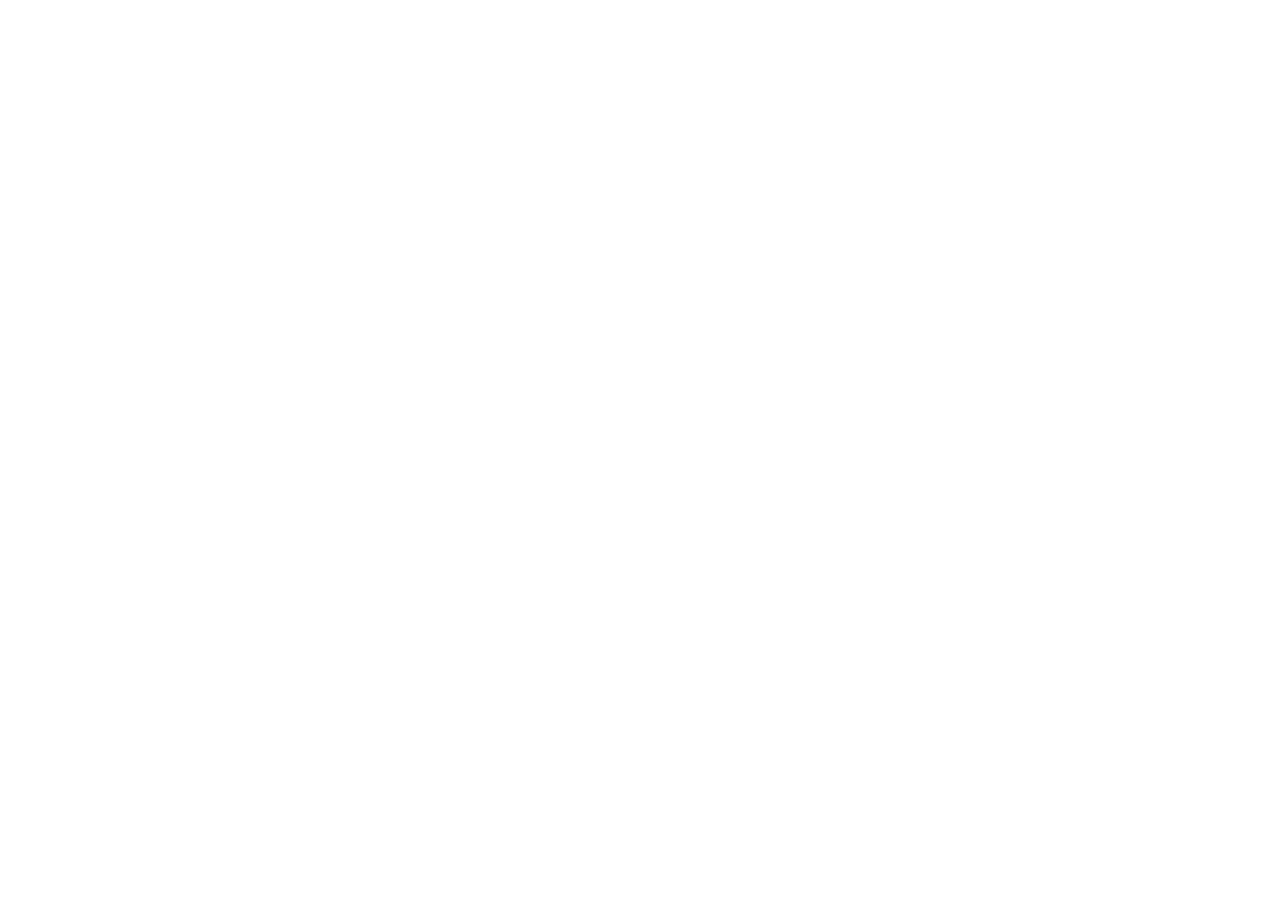
==== index.html @ f5d5e6c9 "init  project" ====
<!DOCTYPE html>
<html lang="en">

<head>
    <meta charset="UTF-8">
    <meta name="viewport" content="width=device-width, initial-scale=1.0">
    <title>Document</title>
</head>

<body>

</body>

</html>
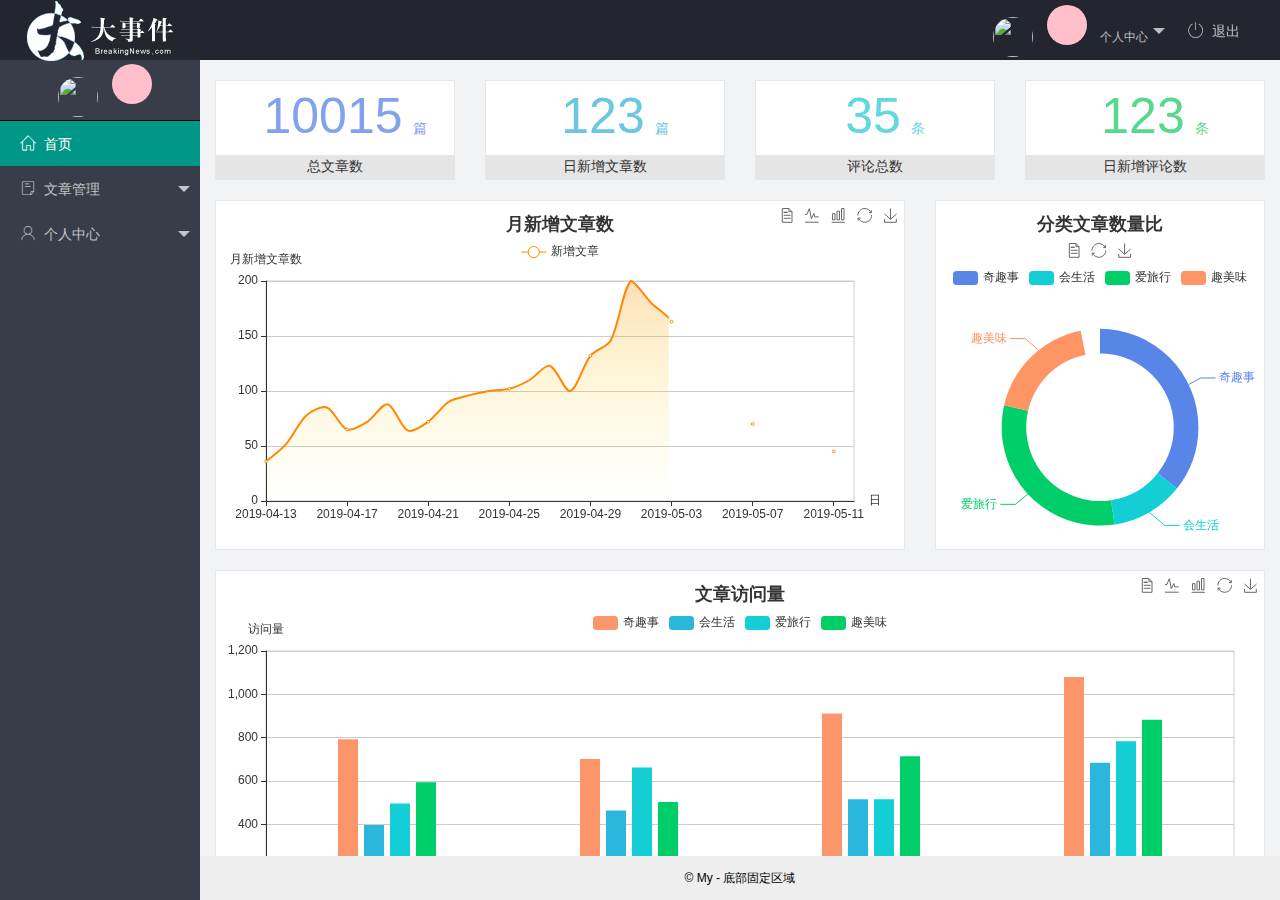
==== commit 8ba19ac5: "完成了主页功能的开发" ====
--- a/index.html
+++ b/index.html
@@ -5,10 +5,95 @@
     <meta charset="UTF-8">
     <meta name="viewport" content="width=device-width, initial-scale=1.0">
     <title>Document</title>
+    <!-- 导入layui css的样式表 -->
+    <link rel="stylesheet" href="./assets/lib/layui/css/layui.css">
+    <!-- 导入第三方文字图标 -->
+    <link rel="stylesheet" href="./assets/fonts/iconfont.css">
+    <!-- 导入自己的css文件 -->
+    <link rel="stylesheet" href="./assets/css/index.css">
 </head>
 
-<body>
+<body class="layui-layout-body">
+    <div class="layui-layout layui-layout-admin">
+        <div class="layui-header">
+            <div class="layui-logo"><img src="./assets/images/logo.png" alt=""></div>
+            <!-- 头部区域（可配合layui已有的水平导航） -->
+            <ul class="layui-nav layui-layout-right ">
+                <li class="layui-nav-item">
+                    <a href="javascript:;" class="userinfo">
+                        <img src="" class="layui-nav-img">
+                        <span class="text-avatar"></span>
+                        个人中心
+                    </a>
+                    <dl class="layui-nav-child">
+                        <dd><a href="">基本资料</a></dd>
+                        <dd><a href="">更换头像</a></dd>
+                        <dd><a href="">重置密码</a></dd>
+                    </dl>
+                </li>
+                <li class="layui-nav-item" id="gohome"><a href="javascript:;">
+                        <span class="iconfont icon-tuichu"></span>退出</a></li>
+            </ul>
+        </div>
 
+        <div class="layui-side layui-bg-black">
+            <div class="layui-side-scroll">
+                <div class="userinfo">
+                    <img src="" class="layui-nav-img">
+                    <span class="text-avatar"></span>
+                    <span id="welcome"></span>
+                </div>
+                <!-- 左侧导航区域（可配合layui已有的垂直导航） -->
+                <ul class="layui-nav layui-nav-tree" lay-shrink="all">
+                    <li class="layui-nav-item  layui-this"><a href="./home/dashboard.html" target="fm">
+                            <span class="iconfont icon-home "></span>首页</a></li>
+                    <li class="layui-nav-item ">
+                        <a class="" href="javascript:;">
+                            <span class="iconfont icon-16"></span>文章管理</a>
+                        <dl class="layui-nav-child">
+                            <dd><a href="javascript:;">
+                                    <i class="layui-icon layui-icon-app"></i> 文章类别</a></dd>
+                            <dd><a href="javascript:;">
+                                    <i class="layui-icon layui-icon-app"></i> 文章列表</a></dd>
+                            <dd><a href="javascript:;">
+                                    <i class="layui-icon layui-icon-app"></i> 发布文章</a></dd>
+                        </dl>
+                    </li>
+                    <li class="layui-nav-item">
+                        <a href="javascript:;">
+                            <span class="iconfont icon-user"></span>个人中心</a>
+                        <dl class="layui-nav-child">
+                            <dd><a href="javascript:;">
+                                    <i class="layui-icon layui-icon-app"></i> 基本资料</a></dd>
+                            <dd><a href="javascript:;">
+                                    <i class="layui-icon layui-icon-app"></i> 更换头像</a></dd>
+                            <dd><a href="javascript:;">
+                                    <i class="layui-icon layui-icon-app"></i> 重置密码</a></dd>
+
+                        </dl>
+                    </li>
+                </ul>
+            </div>
+        </div>
+
+        <div class="layui-body">
+            <!-- 内容主体区域 -->
+            <iframe name='fm' src="./home/dashboard.html" frameborder="0"></iframe>
+        </div>
+
+        <div class="layui-footer">
+            <!-- 底部固定区域 -->
+            © My - 底部固定区域
+        </div>
+    </div>
+    <!-- 导入layui的js -->
+    <script src="./assets/lib/layui/layui.all.js"></script>
+    <!-- 导入jQuery  -->
+    <script src="./assets/lib/jquery.js"></script>
+    <!-- 导入自己封装的baseAPI -->
+    <script src="./assets/js/baseAPI.js"></script>
+    <!-- 导入自己的js -->
+    <script src="./assets/js/index.js"></script>
 </body>
 
 </html>--- a/assets/lib/layui/css/layui.css
+++ b/assets/lib/layui/css/layui.css
@@ -0,0 +1,2 @@
+/** layui-v2.5.5 MIT License By https://www.layui.com */
+ .layui-inline,img{display:inline-block;vertical-align:middle}h1,h2,h3,h4,h5,h6{font-weight:400}.layui-edge,.layui-header,.layui-inline,.layui-main{position:relative}.layui-body,.layui-edge,.layui-elip{overflow:hidden}.layui-btn,.layui-edge,.layui-inline,img{vertical-align:middle}.layui-btn,.layui-disabled,.layui-icon,.layui-unselect{-moz-user-select:none;-webkit-user-select:none;-ms-user-select:none}.layui-elip,.layui-form-checkbox span,.layui-form-pane .layui-form-label{text-overflow:ellipsis;white-space:nowrap}.layui-breadcrumb,.layui-tree-btnGroup{visibility:hidden}blockquote,body,button,dd,div,dl,dt,form,h1,h2,h3,h4,h5,h6,input,li,ol,p,pre,td,textarea,th,ul{margin:0;padding:0;-webkit-tap-highlight-color:rgba(0,0,0,0)}a:active,a:hover{outline:0}img{border:none}li{list-style:none}table{border-collapse:collapse;border-spacing:0}h4,h5,h6{font-size:100%}button,input,optgroup,option,select,textarea{font-family:inherit;font-size:inherit;font-style:inherit;font-weight:inherit;outline:0}pre{white-space:pre-wrap;white-space:-moz-pre-wrap;white-space:-pre-wrap;white-space:-o-pre-wrap;word-wrap:break-word}body{line-height:24px;font:14px Helvetica Neue,Helvetica,PingFang SC,Tahoma,Arial,sans-serif}hr{height:1px;margin:10px 0;border:0;clear:both}a{color:#333;text-decoration:none}a:hover{color:#777}a cite{font-style:normal;*cursor:pointer}.layui-border-box,.layui-border-box *{box-sizing:border-box}.layui-box,.layui-box *{box-sizing:content-box}.layui-clear{clear:both;*zoom:1}.layui-clear:after{content:'\20';clear:both;*zoom:1;display:block;height:0}.layui-inline{*display:inline;*zoom:1}.layui-edge{display:inline-block;width:0;height:0;border-width:6px;border-style:dashed;border-color:transparent}.layui-edge-top{top:-4px;border-bottom-color:#999;border-bottom-style:solid}.layui-edge-right{border-left-color:#999;border-left-style:solid}.layui-edge-bottom{top:2px;border-top-color:#999;border-top-style:solid}.layui-edge-left{border-right-color:#999;border-right-style:solid}.layui-disabled,.layui-disabled:hover{color:#d2d2d2!important;cursor:not-allowed!important}.layui-circle{border-radius:100%}.layui-show{display:block!important}.layui-hide{display:none!important}@font-face{font-family:layui-icon;src:url(../font/iconfont.eot?v=250);src:url(../font/iconfont.eot?v=250#iefix) format('embedded-opentype'),url(../font/iconfont.woff2?v=250) format('woff2'),url(../font/iconfont.woff?v=250) format('woff'),url(../font/iconfont.ttf?v=250) format('truetype'),url(../font/iconfont.svg?v=250#layui-icon) format('svg')}.layui-icon{font-family:layui-icon!important;font-size:16px;font-style:normal;-webkit-font-smoothing:antialiased;-moz-osx-font-smoothing:grayscale}.layui-icon-reply-fill:before{content:"\e611"}.layui-icon-set-fill:before{content:"\e614"}.layui-icon-menu-fill:before{content:"\e60f"}.layui-icon-search:before{content:"\e615"}.layui-icon-share:before{content:"\e641"}.layui-icon-set-sm:before{content:"\e620"}.layui-icon-engine:before{content:"\e628"}.layui-icon-close:before{content:"\1006"}.layui-icon-close-fill:before{content:"\1007"}.layui-icon-chart-screen:before{content:"\e629"}.layui-icon-star:before{content:"\e600"}.layui-icon-circle-dot:before{content:"\e617"}.layui-icon-chat:before{content:"\e606"}.layui-icon-release:before{content:"\e609"}.layui-icon-list:before{content:"\e60a"}.layui-icon-chart:before{content:"\e62c"}.layui-icon-ok-circle:before{content:"\1005"}.layui-icon-layim-theme:before{content:"\e61b"}.layui-icon-table:before{content:"\e62d"}.layui-icon-right:before{content:"\e602"}.layui-icon-left:before{content:"\e603"}.layui-icon-cart-simple:before{content:"\e698"}.layui-icon-face-cry:before{content:"\e69c"}.layui-icon-face-smile:before{content:"\e6af"}.layui-icon-survey:before{content:"\e6b2"}.layui-icon-tree:before{content:"\e62e"}.layui-icon-upload-circle:before{content:"\e62f"}.layui-icon-add-circle:before{content:"\e61f"}.layui-icon-download-circle:before{content:"\e601"}.layui-icon-templeate-1:before{content:"\e630"}.layui-icon-util:before{content:"\e631"}.layui-icon-face-surprised:before{content:"\e664"}.layui-icon-edit:before{content:"\e642"}.layui-icon-speaker:before{content:"\e645"}.layui-icon-down:before{content:"\e61a"}.layui-icon-file:before{content:"\e621"}.layui-icon-layouts:before{content:"\e632"}.layui-icon-rate-half:before{content:"\e6c9"}.layui-icon-add-circle-fine:before{content:"\e608"}.layui-icon-prev-circle:before{content:"\e633"}.layui-icon-read:before{content:"\e705"}.layui-icon-404:before{content:"\e61c"}.layui-icon-carousel:before{content:"\e634"}.layui-icon-help:before{content:"\e607"}.layui-icon-code-circle:before{content:"\e635"}.layui-icon-water:before{content:"\e636"}.layui-icon-username:before{content:"\e66f"}.layui-icon-find-fill:before{content:"\e670"}.layui-icon-about:before{content:"\e60b"}.layui-icon-location:before{content:"\e715"}.layui-icon-up:before{content:"\e619"}.layui-icon-pause:before{content:"\e651"}.layui-icon-date:before{content:"\e637"}.layui-icon-layim-uploadfile:before{content:"\e61d"}.layui-icon-delete:before{content:"\e640"}.layui-icon-play:before{content:"\e652"}.layui-icon-top:before{content:"\e604"}.layui-icon-friends:before{content:"\e612"}.layui-icon-refresh-3:before{content:"\e9aa"}.layui-icon-ok:before{content:"\e605"}.layui-icon-layer:before{content:"\e638"}.layui-icon-face-smile-fine:before{content:"\e60c"}.layui-icon-dollar:before{content:"\e659"}.layui-icon-group:before{content:"\e613"}.layui-icon-layim-download:before{content:"\e61e"}.layui-icon-picture-fine:before{content:"\e60d"}.layui-icon-link:before{content:"\e64c"}.layui-icon-diamond:before{content:"\e735"}.layui-icon-log:before{content:"\e60e"}.layui-icon-rate-solid:before{content:"\e67a"}.layui-icon-fonts-del:before{content:"\e64f"}.layui-icon-unlink:before{content:"\e64d"}.layui-icon-fonts-clear:before{content:"\e639"}.layui-icon-triangle-r:before{content:"\e623"}.layui-icon-circle:before{content:"\e63f"}.layui-icon-radio:before{content:"\e643"}.layui-icon-align-center:before{content:"\e647"}.layui-icon-align-right:before{content:"\e648"}.layui-icon-align-left:before{content:"\e649"}.layui-icon-loading-1:before{content:"\e63e"}.layui-icon-return:before{content:"\e65c"}.layui-icon-fonts-strong:before{content:"\e62b"}.layui-icon-upload:before{content:"\e67c"}.layui-icon-dialogue:before{content:"\e63a"}.layui-icon-video:before{content:"\e6ed"}.layui-icon-headset:before{content:"\e6fc"}.layui-icon-cellphone-fine:before{content:"\e63b"}.layui-icon-add-1:before{content:"\e654"}.layui-icon-face-smile-b:before{content:"\e650"}.layui-icon-fonts-html:before{content:"\e64b"}.layui-icon-form:before{content:"\e63c"}.layui-icon-cart:before{content:"\e657"}.layui-icon-camera-fill:before{content:"\e65d"}.layui-icon-tabs:before{content:"\e62a"}.layui-icon-fonts-code:before{content:"\e64e"}.layui-icon-fire:before{content:"\e756"}.layui-icon-set:before{content:"\e716"}.layui-icon-fonts-u:before{content:"\e646"}.layui-icon-triangle-d:before{content:"\e625"}.layui-icon-tips:before{content:"\e702"}.layui-icon-picture:before{content:"\e64a"}.layui-icon-more-vertical:before{content:"\e671"}.layui-icon-flag:before{content:"\e66c"}.layui-icon-loading:before{content:"\e63d"}.layui-icon-fonts-i:before{content:"\e644"}.layui-icon-refresh-1:before{content:"\e666"}.layui-icon-rmb:before{content:"\e65e"}.layui-icon-home:before{content:"\e68e"}.layui-icon-user:before{content:"\e770"}.layui-icon-notice:before{content:"\e667"}.layui-icon-login-weibo:before{content:"\e675"}.layui-icon-voice:before{content:"\e688"}.layui-icon-upload-drag:before{content:"\e681"}.layui-icon-login-qq:before{content:"\e676"}.layui-icon-snowflake:before{content:"\e6b1"}.layui-icon-file-b:before{content:"\e655"}.layui-icon-template:before{content:"\e663"}.layui-icon-auz:before{content:"\e672"}.layui-icon-console:before{content:"\e665"}.layui-icon-app:before{content:"\e653"}.layui-icon-prev:before{content:"\e65a"}.layui-icon-website:before{content:"\e7ae"}.layui-icon-next:before{content:"\e65b"}.layui-icon-component:before{content:"\e857"}.layui-icon-more:before{content:"\e65f"}.layui-icon-login-wechat:before{content:"\e677"}.layui-icon-shrink-right:before{content:"\e668"}.layui-icon-spread-left:before{content:"\e66b"}.layui-icon-camera:before{content:"\e660"}.layui-icon-note:before{content:"\e66e"}.layui-icon-refresh:before{content:"\e669"}.layui-icon-female:before{content:"\e661"}.layui-icon-male:before{content:"\e662"}.layui-icon-password:before{content:"\e673"}.layui-icon-senior:before{content:"\e674"}.layui-icon-theme:before{content:"\e66a"}.layui-icon-tread:before{content:"\e6c5"}.layui-icon-praise:before{content:"\e6c6"}.layui-icon-star-fill:before{content:"\e658"}.layui-icon-rate:before{content:"\e67b"}.layui-icon-template-1:before{content:"\e656"}.layui-icon-vercode:before{content:"\e679"}.layui-icon-cellphone:before{content:"\e678"}.layui-icon-screen-full:before{content:"\e622"}.layui-icon-screen-restore:before{content:"\e758"}.layui-icon-cols:before{content:"\e610"}.layui-icon-export:before{content:"\e67d"}.layui-icon-print:before{content:"\e66d"}.layui-icon-slider:before{content:"\e714"}.layui-icon-addition:before{content:"\e624"}.layui-icon-subtraction:before{content:"\e67e"}.layui-icon-service:before{content:"\e626"}.layui-icon-transfer:before{content:"\e691"}.layui-main{width:1140px;margin:0 auto}.layui-header{z-index:1000;height:60px}.layui-header a:hover{transition:all .5s;-webkit-transition:all .5s}.layui-side{position:fixed;left:0;top:0;bottom:0;z-index:999;width:200px;overflow-x:hidden}.layui-side-scroll{position:relative;width:220px;height:100%;overflow-x:hidden}.layui-body{position:absolute;left:200px;right:0;top:0;bottom:0;z-index:998;width:auto;overflow-y:auto;box-sizing:border-box}.layui-layout-body{overflow:hidden}.layui-layout-admin .layui-header{background-color:#23262E}.layui-layout-admin .layui-side{top:60px;width:200px;overflow-x:hidden}.layui-layout-admin .layui-body{position:fixed;top:60px;bottom:44px}.layui-layout-admin .layui-main{width:auto;margin:0 15px}.layui-layout-admin .layui-footer{position:fixed;left:200px;right:0;bottom:0;height:44px;line-height:44px;padding:0 15px;background-color:#eee}.layui-layout-admin .layui-logo{position:absolute;left:0;top:0;width:200px;height:100%;line-height:60px;text-align:center;color:#009688;font-size:16px}.layui-layout-admin .layui-header .layui-nav{background:0 0}.layui-layout-left{position:absolute!important;left:200px;top:0}.layui-layout-right{position:absolute!important;right:0;top:0}.layui-container{position:relative;margin:0 auto;padding:0 15px;box-sizing:border-box}.layui-fluid{position:relative;margin:0 auto;padding:0 15px}.layui-row:after,.layui-row:before{content:'';display:block;clear:both}.layui-col-lg1,.layui-col-lg10,.layui-col-lg11,.layui-col-lg12,.layui-col-lg2,.layui-col-lg3,.layui-col-lg4,.layui-col-lg5,.layui-col-lg6,.layui-col-lg7,.layui-col-lg8,.layui-col-lg9,.layui-col-md1,.layui-col-md10,.layui-col-md11,.layui-col-md12,.layui-col-md2,.layui-col-md3,.layui-col-md4,.layui-col-md5,.layui-col-md6,.layui-col-md7,.layui-col-md8,.layui-col-md9,.layui-col-sm1,.layui-col-sm10,.layui-col-sm11,.layui-col-sm12,.layui-col-sm2,.layui-col-sm3,.layui-col-sm4,.layui-col-sm5,.layui-col-sm6,.layui-col-sm7,.layui-col-sm8,.layui-col-sm9,.layui-col-xs1,.layui-col-xs10,.layui-col-xs11,.layui-col-xs12,.layui-col-xs2,.layui-col-xs3,.layui-col-xs4,.layui-col-xs5,.layui-col-xs6,.layui-col-xs7,.layui-col-xs8,.layui-col-xs9{position:relative;display:block;box-sizing:border-box}.layui-col-xs1,.layui-col-xs10,.layui-col-xs11,.layui-col-xs12,.layui-col-xs2,.layui-col-xs3,.layui-col-xs4,.layui-col-xs5,.layui-col-xs6,.layui-col-xs7,.layui-col-xs8,.layui-col-xs9{float:left}.layui-col-xs1{width:8.33333333%}.layui-col-xs2{width:16.66666667%}.layui-col-xs3{width:25%}.layui-col-xs4{width:33.33333333%}.layui-col-xs5{width:41.66666667%}.layui-col-xs6{width:50%}.layui-col-xs7{width:58.33333333%}.layui-col-xs8{width:66.66666667%}.layui-col-xs9{width:75%}.layui-col-xs10{width:83.33333333%}.layui-col-xs11{width:91.66666667%}.layui-col-xs12{width:100%}.layui-col-xs-offset1{margin-left:8.33333333%}.layui-col-xs-offset2{margin-left:16.66666667%}.layui-col-xs-offset3{margin-left:25%}.layui-col-xs-offset4{margin-left:33.33333333%}.layui-col-xs-offset5{margin-left:41.66666667%}.layui-col-xs-offset6{margin-left:50%}.layui-col-xs-offset7{margin-left:58.33333333%}.layui-col-xs-offset8{margin-left:66.66666667%}.layui-col-xs-offset9{margin-left:75%}.layui-col-xs-offset10{margin-left:83.33333333%}.layui-col-xs-offset11{margin-left:91.66666667%}.layui-col-xs-offset12{margin-left:100%}@media screen and (max-width:768px){.layui-hide-xs{display:none!important}.layui-show-xs-block{display:block!important}.layui-show-xs-inline{display:inline!important}.layui-show-xs-inline-block{display:inline-block!important}}@media screen and (min-width:768px){.layui-container{width:750px}.layui-hide-sm{display:none!important}.layui-show-sm-block{display:block!important}.layui-show-sm-inline{display:inline!important}.layui-show-sm-inline-block{display:inline-block!important}.layui-col-sm1,.layui-col-sm10,.layui-col-sm11,.layui-col-sm12,.layui-col-sm2,.layui-col-sm3,.layui-col-sm4,.layui-col-sm5,.layui-col-sm6,.layui-col-sm7,.layui-col-sm8,.layui-col-sm9{float:left}.layui-col-sm1{width:8.33333333%}.layui-col-sm2{width:16.66666667%}.layui-col-sm3{width:25%}.layui-col-sm4{width:33.33333333%}.layui-col-sm5{width:41.66666667%}.layui-col-sm6{width:50%}.layui-col-sm7{width:58.33333333%}.layui-col-sm8{width:66.66666667%}.layui-col-sm9{width:75%}.layui-col-sm10{width:83.33333333%}.layui-col-sm11{width:91.66666667%}.layui-col-sm12{width:100%}.layui-col-sm-offset1{margin-left:8.33333333%}.layui-col-sm-offset2{margin-left:16.66666667%}.layui-col-sm-offset3{margin-left:25%}.layui-col-sm-offset4{margin-left:33.33333333%}.layui-col-sm-offset5{margin-left:41.66666667%}.layui-col-sm-offset6{margin-left:50%}.layui-col-sm-offset7{margin-left:58.33333333%}.layui-col-sm-offset8{margin-left:66.66666667%}.layui-col-sm-offset9{margin-left:75%}.layui-col-sm-offset10{margin-left:83.33333333%}.layui-col-sm-offset11{margin-left:91.66666667%}.layui-col-sm-offset12{margin-left:100%}}@media screen and (min-width:992px){.layui-container{width:970px}.layui-hide-md{display:none!important}.layui-show-md-block{display:block!important}.layui-show-md-inline{display:inline!important}.layui-show-md-inline-block{display:inline-block!important}.layui-col-md1,.layui-col-md10,.layui-col-md11,.layui-col-md12,.layui-col-md2,.layui-col-md3,.layui-col-md4,.layui-col-md5,.layui-col-md6,.layui-col-md7,.layui-col-md8,.layui-col-md9{float:left}.layui-col-md1{width:8.33333333%}.layui-col-md2{width:16.66666667%}.layui-col-md3{width:25%}.layui-col-md4{width:33.33333333%}.layui-col-md5{width:41.66666667%}.layui-col-md6{width:50%}.layui-col-md7{width:58.33333333%}.layui-col-md8{width:66.66666667%}.layui-col-md9{width:75%}.layui-col-md10{width:83.33333333%}.layui-col-md11{width:91.66666667%}.layui-col-md12{width:100%}.layui-col-md-offset1{margin-left:8.33333333%}.layui-col-md-offset2{margin-left:16.66666667%}.layui-col-md-offset3{margin-left:25%}.layui-col-md-offset4{margin-left:33.33333333%}.layui-col-md-offset5{margin-left:41.66666667%}.layui-col-md-offset6{margin-left:50%}.layui-col-md-offset7{margin-left:58.33333333%}.layui-col-md-offset8{margin-left:66.66666667%}.layui-col-md-offset9{margin-left:75%}.layui-col-md-offset10{margin-left:83.33333333%}.layui-col-md-offset11{margin-left:91.66666667%}.layui-col-md-offset12{margin-left:100%}}@media screen and (min-width:1200px){.layui-container{width:1170px}.layui-hide-lg{display:none!important}.layui-show-lg-block{display:block!important}.layui-show-lg-inline{display:inline!important}.layui-show-lg-inline-block{display:inline-block!important}.layui-col-lg1,.layui-col-lg10,.layui-col-lg11,.layui-col-lg12,.layui-col-lg2,.layui-col-lg3,.layui-col-lg4,.layui-col-lg5,.layui-col-lg6,.layui-col-lg7,.layui-col-lg8,.layui-col-lg9{float:left}.layui-col-lg1{width:8.33333333%}.layui-col-lg2{width:16.66666667%}.layui-col-lg3{width:25%}.layui-col-lg4{width:33.33333333%}.layui-col-lg5{width:41.66666667%}.layui-col-lg6{width:50%}.layui-col-lg7{width:58.33333333%}.layui-col-lg8{width:66.66666667%}.layui-col-lg9{width:75%}.layui-col-lg10{width:83.33333333%}.layui-col-lg11{width:91.66666667%}.layui-col-lg12{width:100%}.layui-col-lg-offset1{margin-left:8.33333333%}.layui-col-lg-offset2{margin-left:16.66666667%}.layui-col-lg-offset3{margin-left:25%}.layui-col-lg-offset4{margin-left:33.33333333%}.layui-col-lg-offset5{margin-left:41.66666667%}.layui-col-lg-offset6{margin-left:50%}.layui-col-lg-offset7{margin-left:58.33333333%}.layui-col-lg-offset8{margin-left:66.66666667%}.layui-col-lg-offset9{margin-left:75%}.layui-col-lg-offset10{margin-left:83.33333333%}.layui-col-lg-offset11{margin-left:91.66666667%}.layui-col-lg-offset12{margin-left:100%}}.layui-col-space1{margin:-.5px}.layui-col-space1>*{padding:.5px}.layui-col-space3{margin:-1.5px}.layui-col-space3>*{padding:1.5px}.layui-col-space5{margin:-2.5px}.layui-col-space5>*{padding:2.5px}.layui-col-space8{margin:-3.5px}.layui-col-space8>*{padding:3.5px}.layui-col-space10{margin:-5px}.layui-col-space10>*{padding:5px}.layui-col-space12{margin:-6px}.layui-col-space12>*{padding:6px}.layui-col-space15{margin:-7.5px}.layui-col-space15>*{padding:7.5px}.layui-col-space18{margin:-9px}.layui-col-space18>*{padding:9px}.layui-col-space20{margin:-10px}.layui-col-space20>*{padding:10px}.layui-col-space22{margin:-11px}.layui-col-space22>*{padding:11px}.layui-col-space25{margin:-12.5px}.layui-col-space25>*{padding:12.5px}.layui-col-space30{margin:-15px}.layui-col-space30>*{padding:15px}.layui-btn,.layui-input,.layui-select,.layui-textarea,.layui-upload-button{outline:0;-webkit-appearance:none;transition:all .3s;-webkit-transition:all .3s;box-sizing:border-box}.layui-elem-quote{margin-bottom:10px;padding:15px;line-height:22px;border-left:5px solid #009688;border-radius:0 2px 2px 0;background-color:#f2f2f2}.layui-quote-nm{border-style:solid;border-width:1px 1px 1px 5px;background:0 0}.layui-elem-field{margin-bottom:10px;padding:0;border-width:1px;border-style:solid}.layui-elem-field legend{margin-left:20px;padding:0 10px;font-size:20px;font-weight:300}.layui-field-title{margin:10px 0 20px;border-width:1px 0 0}.layui-field-box{padding:10px 15px}.layui-field-title .layui-field-box{padding:10px 0}.layui-progress{position:relative;height:6px;border-radius:20px;background-color:#e2e2e2}.layui-progress-bar{position:absolute;left:0;top:0;width:0;max-width:100%;height:6px;border-radius:20px;text-align:right;background-color:#5FB878;transition:all .3s;-webkit-transition:all .3s}.layui-progress-big,.layui-progress-big .layui-progress-bar{height:18px;line-height:18px}.layui-progress-text{position:relative;top:-20px;line-height:18px;font-size:12px;color:#666}.layui-progress-big .layui-progress-text{position:static;padding:0 10px;color:#fff}.layui-collapse{border-width:1px;border-style:solid;border-radius:2px}.layui-colla-content,.layui-colla-item{border-top-width:1px;border-top-style:solid}.layui-colla-item:first-child{border-top:none}.layui-colla-title{position:relative;height:42px;line-height:42px;padding:0 15px 0 35px;color:#333;background-color:#f2f2f2;cursor:pointer;font-size:14px;overflow:hidden}.layui-colla-content{display:none;padding:10px 15px;line-height:22px;color:#666}.layui-colla-icon{position:absolute;left:15px;top:0;font-size:14px}.layui-card{margin-bottom:15px;border-radius:2px;background-color:#fff;box-shadow:0 1px 2px 0 rgba(0,0,0,.05)}.layui-card:last-child{margin-bottom:0}.layui-card-header{position:relative;height:42px;line-height:42px;padding:0 15px;border-bottom:1px solid #f6f6f6;color:#333;border-radius:2px 2px 0 0;font-size:14px}.layui-bg-black,.layui-bg-blue,.layui-bg-cyan,.layui-bg-green,.layui-bg-orange,.layui-bg-red{color:#fff!important}.layui-card-body{position:relative;padding:10px 15px;line-height:24px}.layui-card-body[pad15]{padding:15px}.layui-card-body[pad20]{padding:20px}.layui-card-body .layui-table{margin:5px 0}.layui-card .layui-tab{margin:0}.layui-panel-window{position:relative;padding:15px;border-radius:0;border-top:5px solid #E6E6E6;background-color:#fff}.layui-auxiliar-moving{position:fixed;left:0;right:0;top:0;bottom:0;width:100%;height:100%;background:0 0;z-index:9999999999}.layui-form-label,.layui-form-mid,.layui-form-select,.layui-input-block,.layui-input-inline,.layui-textarea{position:relative}.layui-bg-red{background-color:#FF5722!important}.layui-bg-orange{background-color:#FFB800!important}.layui-bg-green{background-color:#009688!important}.layui-bg-cyan{background-color:#2F4056!important}.layui-bg-blue{background-color:#1E9FFF!important}.layui-bg-black{background-color:#393D49!important}.layui-bg-gray{background-color:#eee!important;color:#666!important}.layui-badge-rim,.layui-colla-content,.layui-colla-item,.layui-collapse,.layui-elem-field,.layui-form-pane .layui-form-item[pane],.layui-form-pane .layui-form-label,.layui-input,.layui-layedit,.layui-layedit-tool,.layui-quote-nm,.layui-select,.layui-tab-bar,.layui-tab-card,.layui-tab-title,.layui-tab-title .layui-this:after,.layui-textarea{border-color:#e6e6e6}.layui-timeline-item:before,hr{background-color:#e6e6e6}.layui-text{line-height:22px;font-size:14px;color:#666}.layui-text h1,.layui-text h2,.layui-text h3{font-weight:500;color:#333}.layui-text h1{font-size:30px}.layui-text h2{font-size:24px}.layui-text h3{font-size:18px}.layui-text a:not(.layui-btn){color:#01AAED}.layui-text a:not(.layui-btn):hover{text-decoration:underline}.layui-text ul{padding:5px 0 5px 15px}.layui-text ul li{margin-top:5px;list-style-type:disc}.layui-text em,.layui-word-aux{color:#999!important;padding:0 5px!important}.layui-btn{display:inline-block;height:38px;line-height:38px;padding:0 18px;background-color:#009688;color:#fff;white-space:nowrap;text-align:center;font-size:14px;border:none;border-radius:2px;cursor:pointer}.layui-btn:hover{opacity:.8;filter:alpha(opacity=80);color:#fff}.layui-btn:active{opacity:1;filter:alpha(opacity=100)}.layui-btn+.layui-btn{margin-left:10px}.layui-btn-container{font-size:0}.layui-btn-container .layui-btn{margin-right:10px;margin-bottom:10px}.layui-btn-container .layui-btn+.layui-btn{margin-left:0}.layui-table .layui-btn-container .layui-btn{margin-bottom:9px}.layui-btn-radius{border-radius:100px}.layui-btn .layui-icon{margin-right:3px;font-size:18px;vertical-align:bottom;vertical-align:middle\9}.layui-btn-primary{border:1px solid #C9C9C9;background-color:#fff;color:#555}.layui-btn-primary:hover{border-color:#009688;color:#333}.layui-btn-normal{background-color:#1E9FFF}.layui-btn-warm{background-color:#FFB800}.layui-btn-danger{background-color:#FF5722}.layui-btn-checked{background-color:#5FB878}.layui-btn-disabled,.layui-btn-disabled:active,.layui-btn-disabled:hover{border:1px solid #e6e6e6;background-color:#FBFBFB;color:#C9C9C9;cursor:not-allowed;opacity:1}.layui-btn-lg{height:44px;line-height:44px;padding:0 25px;font-size:16px}.layui-btn-sm{height:30px;line-height:30px;padding:0 10px;font-size:12px}.layui-btn-sm i{font-size:16px!important}.layui-btn-xs{height:22px;line-height:22px;padding:0 5px;font-size:12px}.layui-btn-xs i{font-size:14px!important}.layui-btn-group{display:inline-block;vertical-align:middle;font-size:0}.layui-btn-group .layui-btn{margin-left:0!important;margin-right:0!important;border-left:1px solid rgba(255,255,255,.5);border-radius:0}.layui-btn-group .layui-btn-primary{border-left:none}.layui-btn-group .layui-btn-primary:hover{border-color:#C9C9C9;color:#009688}.layui-btn-group .layui-btn:first-child{border-left:none;border-radius:2px 0 0 2px}.layui-btn-group .layui-btn-primary:first-child{border-left:1px solid #c9c9c9}.layui-btn-group .layui-btn:last-child{border-radius:0 2px 2px 0}.layui-btn-group .layui-btn+.layui-btn{margin-left:0}.layui-btn-group+.layui-btn-group{margin-left:10px}.layui-btn-fluid{width:100%}.layui-input,.layui-select,.layui-textarea{height:38px;line-height:1.3;line-height:38px\9;border-width:1px;border-style:solid;background-color:#fff;border-radius:2px}.layui-input::-webkit-input-placeholder,.layui-select::-webkit-input-placeholder,.layui-textarea::-webkit-input-placeholder{line-height:1.3}.layui-input,.layui-textarea{display:block;width:100%;padding-left:10px}.layui-input:hover,.layui-textarea:hover{border-color:#D2D2D2!important}.layui-input:focus,.layui-textarea:focus{border-color:#C9C9C9!important}.layui-textarea{min-height:100px;height:auto;line-height:20px;padding:6px 10px;resize:vertical}.layui-select{padding:0 10px}.layui-form input[type=checkbox],.layui-form input[type=radio],.layui-form select{display:none}.layui-form [lay-ignore]{display:initial}.layui-form-item{margin-bottom:15px;clear:both;*zoom:1}.layui-form-item:after{content:'\20';clear:both;*zoom:1;display:block;height:0}.layui-form-label{float:left;display:block;padding:9px 15px;width:80px;font-weight:400;line-height:20px;text-align:right}.layui-form-label-col{display:block;float:none;padding:9px 0;line-height:20px;text-align:left}.layui-form-item .layui-inline{margin-bottom:5px;margin-right:10px}.layui-input-block{margin-left:110px;min-height:36px}.layui-input-inline{display:inline-block;vertical-align:middle}.layui-form-item .layui-input-inline{float:left;width:190px;margin-right:10px}.layui-form-text .layui-input-inline{width:auto}.layui-form-mid{float:left;display:block;padding:9px 0!important;line-height:20px;margin-right:10px}.layui-form-danger+.layui-form-select .layui-input,.layui-form-danger:focus{border-color:#FF5722!important}.layui-form-select .layui-input{padding-right:30px;cursor:pointer}.layui-form-select .layui-edge{position:absolute;right:10px;top:50%;margin-top:-3px;cursor:pointer;border-width:6px;border-top-color:#c2c2c2;border-top-style:solid;transition:all .3s;-webkit-transition:all .3s}.layui-form-select dl{display:none;position:absolute;left:0;top:42px;padding:5px 0;z-index:899;min-width:100%;border:1px solid #d2d2d2;max-height:300px;overflow-y:auto;background-color:#fff;border-radius:2px;box-shadow:0 2px 4px rgba(0,0,0,.12);box-sizing:border-box}.layui-form-select dl dd,.layui-form-select dl dt{padding:0 10px;line-height:36px;white-space:nowrap;overflow:hidden;text-overflow:ellipsis}.layui-form-select dl dt{font-size:12px;color:#999}.layui-form-select dl dd{cursor:pointer}.layui-form-select dl dd:hover{background-color:#f2f2f2;-webkit-transition:.5s all;transition:.5s all}.layui-form-select .layui-select-group dd{padding-left:20px}.layui-form-select dl dd.layui-select-tips{padding-left:10px!important;color:#999}.layui-form-select dl dd.layui-this{background-color:#5FB878;color:#fff}.layui-form-checkbox,.layui-form-select dl dd.layui-disabled{background-color:#fff}.layui-form-selected dl{display:block}.layui-form-checkbox,.layui-form-checkbox *,.layui-form-switch{display:inline-block;vertical-align:middle}.layui-form-selected .layui-edge{margin-top:-9px;-webkit-transform:rotate(180deg);transform:rotate(180deg);margin-top:-3px\9}:root .layui-form-selected .layui-edge{margin-top:-9px\0/IE9}.layui-form-selectup dl{top:auto;bottom:42px}.layui-select-none{margin:5px 0;text-align:center;color:#999}.layui-select-disabled .layui-disabled{border-color:#eee!important}.layui-select-disabled .layui-edge{border-top-color:#d2d2d2}.layui-form-checkbox{position:relative;height:30px;line-height:30px;margin-right:10px;padding-right:30px;cursor:pointer;font-size:0;-webkit-transition:.1s linear;transition:.1s linear;box-sizing:border-box}.layui-form-checkbox span{padding:0 10px;height:100%;font-size:14px;border-radius:2px 0 0 2px;background-color:#d2d2d2;color:#fff;overflow:hidden}.layui-form-checkbox:hover span{background-color:#c2c2c2}.layui-form-checkbox i{position:absolute;right:0;top:0;width:30px;height:28px;border:1px solid #d2d2d2;border-left:none;border-radius:0 2px 2px 0;color:#fff;font-size:20px;text-align:center}.layui-form-checkbox:hover i{border-color:#c2c2c2;color:#c2c2c2}.layui-form-checked,.layui-form-checked:hover{border-color:#5FB878}.layui-form-checked span,.layui-form-checked:hover span{background-color:#5FB878}.layui-form-checked i,.layui-form-checked:hover i{color:#5FB878}.layui-form-item .layui-form-checkbox{margin-top:4px}.layui-form-checkbox[lay-skin=primary]{height:auto!important;line-height:normal!important;min-width:18px;min-height:18px;border:none!important;margin-right:0;padding-left:28px;padding-right:0;background:0 0}.layui-form-checkbox[lay-skin=primary] span{padding-left:0;padding-right:15px;line-height:18px;background:0 0;color:#666}.layui-form-checkbox[lay-skin=primary] i{right:auto;left:0;width:16px;height:16px;line-height:16px;border:1px solid #d2d2d2;font-size:12px;border-radius:2px;background-color:#fff;-webkit-transition:.1s linear;transition:.1s linear}.layui-form-checkbox[lay-skin=primary]:hover i{border-color:#5FB878;color:#fff}.layui-form-checked[lay-skin=primary] i{border-color:#5FB878!important;background-color:#5FB878;color:#fff}.layui-checkbox-disbaled[lay-skin=primary] span{background:0 0!important;color:#c2c2c2}.layui-checkbox-disbaled[lay-skin=primary]:hover i{border-color:#d2d2d2}.layui-form-item .layui-form-checkbox[lay-skin=primary]{margin-top:10px}.layui-form-switch{position:relative;height:22px;line-height:22px;min-width:35px;padding:0 5px;margin-top:8px;border:1px solid #d2d2d2;border-radius:20px;cursor:pointer;background-color:#fff;-webkit-transition:.1s linear;transition:.1s linear}.layui-form-switch i{position:absolute;left:5px;top:3px;width:16px;height:16px;border-radius:20px;background-color:#d2d2d2;-webkit-transition:.1s linear;transition:.1s linear}.layui-form-switch em{position:relative;top:0;width:25px;margin-left:21px;padding:0!important;text-align:center!important;color:#999!important;font-style:normal!important;font-size:12px}.layui-form-onswitch{border-color:#5FB878;background-color:#5FB878}.layui-checkbox-disbaled,.layui-checkbox-disbaled i{border-color:#e2e2e2!important}.layui-form-onswitch i{left:100%;margin-left:-21px;background-color:#fff}.layui-form-onswitch em{margin-left:5px;margin-right:21px;color:#fff!important}.layui-checkbox-disbaled span{background-color:#e2e2e2!important}.layui-checkbox-disbaled:hover i{color:#fff!important}[lay-radio]{display:none}.layui-form-radio,.layui-form-radio *{display:inline-block;vertical-align:middle}.layui-form-radio{line-height:28px;margin:6px 10px 0 0;padding-right:10px;cursor:pointer;font-size:0}.layui-form-radio *{font-size:14px}.layui-form-radio>i{margin-right:8px;font-size:22px;color:#c2c2c2}.layui-form-radio>i:hover,.layui-form-radioed>i{color:#5FB878}.layui-radio-disbaled>i{color:#e2e2e2!important}.layui-form-pane .layui-form-label{width:110px;padding:8px 15px;height:38px;line-height:20px;border-width:1px;border-style:solid;border-radius:2px 0 0 2px;text-align:center;background-color:#FBFBFB;overflow:hidden;box-sizing:border-box}.layui-form-pane .layui-input-inline{margin-left:-1px}.layui-form-pane .layui-input-block{margin-left:110px;left:-1px}.layui-form-pane .layui-input{border-radius:0 2px 2px 0}.layui-form-pane .layui-form-text .layui-form-label{float:none;width:100%;border-radius:2px;box-sizing:border-box;text-align:left}.layui-form-pane .layui-form-text .layui-input-inline{display:block;margin:0;top:-1px;clear:both}.layui-form-pane .layui-form-text .layui-input-block{margin:0;left:0;top:-1px}.layui-form-pane .layui-form-text .layui-textarea{min-height:100px;border-radius:0 0 2px 2px}.layui-form-pane .layui-form-checkbox{margin:4px 0 4px 10px}.layui-form-pane .layui-form-radio,.layui-form-pane .layui-form-switch{margin-top:6px;margin-left:10px}.layui-form-pane .layui-form-item[pane]{position:relative;border-width:1px;border-style:solid}.layui-form-pane .layui-form-item[pane] .layui-form-label{position:absolute;left:0;top:0;height:100%;border-width:0 1px 0 0}.layui-form-pane .layui-form-item[pane] .layui-input-inline{margin-left:110px}@media screen and (max-width:450px){.layui-form-item .layui-form-label{text-overflow:ellipsis;overflow:hidden;white-space:nowrap}.layui-form-item .layui-inline{display:block;margin-right:0;margin-bottom:20px;clear:both}.layui-form-item .layui-inline:after{content:'\20';clear:both;display:block;height:0}.layui-form-item .layui-input-inline{display:block;float:none;left:-3px;width:auto;margin:0 0 10px 112px}.layui-form-item .layui-input-inline+.layui-form-mid{margin-left:110px;top:-5px;padding:0}.layui-form-item .layui-form-checkbox{margin-right:5px;margin-bottom:5px}}.layui-layedit{border-width:1px;border-style:solid;border-radius:2px}.layui-layedit-tool{padding:3px 5px;border-bottom-width:1px;border-bottom-style:solid;font-size:0}.layedit-tool-fixed{position:fixed;top:0;border-top:1px solid #e2e2e2}.layui-layedit-tool .layedit-tool-mid,.layui-layedit-tool .layui-icon{display:inline-block;vertical-align:middle;text-align:center;font-size:14px}.layui-layedit-tool .layui-icon{position:relative;width:32px;height:30px;line-height:30px;margin:3px 5px;color:#777;cursor:pointer;border-radius:2px}.layui-layedit-tool .layui-icon:hover{color:#393D49}.layui-layedit-tool .layui-icon:active{color:#000}.layui-layedit-tool .layedit-tool-active{background-color:#e2e2e2;color:#000}.layui-layedit-tool .layui-disabled,.layui-layedit-tool .layui-disabled:hover{color:#d2d2d2;cursor:not-allowed}.layui-layedit-tool .layedit-tool-mid{width:1px;height:18px;margin:0 10px;background-color:#d2d2d2}.layedit-tool-html{width:50px!important;font-size:30px!important}.layedit-tool-b,.layedit-tool-code,.layedit-tool-help{font-size:16px!important}.layedit-tool-d,.layedit-tool-face,.layedit-tool-image,.layedit-tool-unlink{font-size:18px!important}.layedit-tool-image input{position:absolute;font-size:0;left:0;top:0;width:100%;height:100%;opacity:.01;filter:Alpha(opacity=1);cursor:pointer}.layui-layedit-iframe iframe{display:block;width:100%}#LAY_layedit_code{overflow:hidden}.layui-laypage{display:inline-block;*display:inline;*zoom:1;vertical-align:middle;margin:10px 0;font-size:0}.layui-laypage>a:first-child,.layui-laypage>a:first-child em{border-radius:2px 0 0 2px}.layui-laypage>a:last-child,.layui-laypage>a:last-child em{border-radius:0 2px 2px 0}.layui-laypage>:first-child{margin-left:0!important}.layui-laypage>:last-child{margin-right:0!important}.layui-laypage a,.layui-laypage button,.layui-laypage input,.layui-laypage select,.layui-laypage span{border:1px solid #e2e2e2}.layui-laypage a,.layui-laypage span{display:inline-block;*display:inline;*zoom:1;vertical-align:middle;padding:0 15px;height:28px;line-height:28px;margin:0 -1px 5px 0;background-color:#fff;color:#333;font-size:12px}.layui-flow-more a *,.layui-laypage input,.layui-table-view select[lay-ignore]{display:inline-block}.layui-laypage a:hover{color:#009688}.layui-laypage em{font-style:normal}.layui-laypage .layui-laypage-spr{color:#999;font-weight:700}.layui-laypage a{text-decoration:none}.layui-laypage .layui-laypage-curr{position:relative}.layui-laypage .layui-laypage-curr em{position:relative;color:#fff}.layui-laypage .layui-laypage-curr .layui-laypage-em{position:absolute;left:-1px;top:-1px;padding:1px;width:100%;height:100%;background-color:#009688}.layui-laypage-em{border-radius:2px}.layui-laypage-next em,.layui-laypage-prev em{font-family:Sim sun;font-size:16px}.layui-laypage .layui-laypage-count,.layui-laypage .layui-laypage-limits,.layui-laypage .layui-laypage-refresh,.layui-laypage .layui-laypage-skip{margin-left:10px;margin-right:10px;padding:0;border:none}.layui-laypage .layui-laypage-limits,.layui-laypage .layui-laypage-refresh{vertical-align:top}.layui-laypage .layui-laypage-refresh i{font-size:18px;cursor:pointer}.layui-laypage select{height:22px;padding:3px;border-radius:2px;cursor:pointer}.layui-laypage .layui-laypage-skip{height:30px;line-height:30px;color:#999}.layui-laypage button,.layui-laypage input{height:30px;line-height:30px;border-radius:2px;vertical-align:top;background-color:#fff;box-sizing:border-box}.layui-laypage input{width:40px;margin:0 10px;padding:0 3px;text-align:center}.layui-laypage input:focus,.layui-laypage select:focus{border-color:#009688!important}.layui-laypage button{margin-left:10px;padding:0 10px;cursor:pointer}.layui-table,.layui-table-view{margin:10px 0}.layui-flow-more{margin:10px 0;text-align:center;color:#999;font-size:14px}.layui-flow-more a{height:32px;line-height:32px}.layui-flow-more a *{vertical-align:top}.layui-flow-more a cite{padding:0 20px;border-radius:3px;background-color:#eee;color:#333;font-style:normal}.layui-flow-more a cite:hover{opacity:.8}.layui-flow-more a i{font-size:30px;color:#737383}.layui-table{width:100%;background-color:#fff;color:#666}.layui-table tr{transition:all .3s;-webkit-transition:all .3s}.layui-table th{text-align:left;font-weight:400}.layui-table tbody tr:hover,.layui-table thead tr,.layui-table-click,.layui-table-header,.layui-table-hover,.layui-table-mend,.layui-table-patch,.layui-table-tool,.layui-table-total,.layui-table-total tr,.layui-table[lay-even] tr:nth-child(even){background-color:#f2f2f2}.layui-table td,.layui-table th,.layui-table-col-set,.layui-table-fixed-r,.layui-table-grid-down,.layui-table-header,.layui-table-page,.layui-table-tips-main,.layui-table-tool,.layui-table-total,.layui-table-view,.layui-table[lay-skin=line],.layui-table[lay-skin=row]{border-width:1px;border-style:solid;border-color:#e6e6e6}.layui-table td,.layui-table th{position:relative;padding:9px 15px;min-height:20px;line-height:20px;font-size:14px}.layui-table[lay-skin=line] td,.layui-table[lay-skin=line] th{border-width:0 0 1px}.layui-table[lay-skin=row] td,.layui-table[lay-skin=row] th{border-width:0 1px 0 0}.layui-table[lay-skin=nob] td,.layui-table[lay-skin=nob] th{border:none}.layui-table img{max-width:100px}.layui-table[lay-size=lg] td,.layui-table[lay-size=lg] th{padding:15px 30px}.layui-table-view .layui-table[lay-size=lg] .layui-table-cell{height:40px;line-height:40px}.layui-table[lay-size=sm] td,.layui-table[lay-size=sm] th{font-size:12px;padding:5px 10px}.layui-table-view .layui-table[lay-size=sm] .layui-table-cell{height:20px;line-height:20px}.layui-table[lay-data]{display:none}.layui-table-box{position:relative;overflow:hidden}.layui-table-view .layui-table{position:relative;width:auto;margin:0}.layui-table-view .layui-table[lay-skin=line]{border-width:0 1px 0 0}.layui-table-view .layui-table[lay-skin=row]{border-width:0 0 1px}.layui-table-view .layui-table td,.layui-table-view .layui-table th{padding:5px 0;border-top:none;border-left:none}.layui-table-view .layui-table th.layui-unselect .layui-table-cell span{cursor:pointer}.layui-table-view .layui-table td{cursor:default}.layui-table-view .layui-table td[data-edit=text]{cursor:text}.layui-table-view .layui-form-checkbox[lay-skin=primary] i{width:18px;height:18px}.layui-table-view .layui-form-radio{line-height:0;padding:0}.layui-table-view .layui-form-radio>i{margin:0;font-size:20px}.layui-table-init{position:absolute;left:0;top:0;width:100%;height:100%;text-align:center;z-index:110}.layui-table-init .layui-icon{position:absolute;left:50%;top:50%;margin:-15px 0 0 -15px;font-size:30px;color:#c2c2c2}.layui-table-header{border-width:0 0 1px;overflow:hidden}.layui-table-header .layui-table{margin-bottom:-1px}.layui-table-tool .layui-inline[lay-event]{position:relative;width:26px;height:26px;padding:5px;line-height:16px;margin-right:10px;text-align:center;color:#333;border:1px solid #ccc;cursor:pointer;-webkit-transition:.5s all;transition:.5s all}.layui-table-tool .layui-inline[lay-event]:hover{border:1px solid #999}.layui-table-tool-temp{padding-right:120px}.layui-table-tool-self{position:absolute;right:17px;top:10px}.layui-table-tool .layui-table-tool-self .layui-inline[lay-event]{margin:0 0 0 10px}.layui-table-tool-panel{position:absolute;top:29px;left:-1px;padding:5px 0;min-width:150px;min-height:40px;border:1px solid #d2d2d2;text-align:left;overflow-y:auto;background-color:#fff;box-shadow:0 2px 4px rgba(0,0,0,.12)}.layui-table-cell,.layui-table-tool-panel li{overflow:hidden;text-overflow:ellipsis;white-space:nowrap}.layui-table-tool-panel li{padding:0 10px;line-height:30px;-webkit-transition:.5s all;transition:.5s all}.layui-table-tool-panel li .layui-form-checkbox[lay-skin=primary]{width:100%;padding-left:28px}.layui-table-tool-panel li:hover{background-color:#f2f2f2}.layui-table-tool-panel li .layui-form-checkbox[lay-skin=primary] i{position:absolute;left:0;top:0}.layui-table-tool-panel li .layui-form-checkbox[lay-skin=primary] span{padding:0}.layui-table-tool .layui-table-tool-self .layui-table-tool-panel{left:auto;right:-1px}.layui-table-col-set{position:absolute;right:0;top:0;width:20px;height:100%;border-width:0 0 0 1px;background-color:#fff}.layui-table-sort{width:10px;height:20px;margin-left:5px;cursor:pointer!important}.layui-table-sort .layui-edge{position:absolute;left:5px;border-width:5px}.layui-table-sort .layui-table-sort-asc{top:3px;border-top:none;border-bottom-style:solid;border-bottom-color:#b2b2b2}.layui-table-sort .layui-table-sort-asc:hover{border-bottom-color:#666}.layui-table-sort .layui-table-sort-desc{bottom:5px;border-bottom:none;border-top-style:solid;border-top-color:#b2b2b2}.layui-table-sort .layui-table-sort-desc:hover{border-top-color:#666}.layui-table-sort[lay-sort=asc] .layui-table-sort-asc{border-bottom-color:#000}.layui-table-sort[lay-sort=desc] .layui-table-sort-desc{border-top-color:#000}.layui-table-cell{height:28px;line-height:28px;padding:0 15px;position:relative;box-sizing:border-box}.layui-table-cell .layui-form-checkbox[lay-skin=primary]{top:-1px;padding:0}.layui-table-cell .layui-table-link{color:#01AAED}.laytable-cell-checkbox,.laytable-cell-numbers,.laytable-cell-radio,.laytable-cell-space{padding:0;text-align:center}.layui-table-body{position:relative;overflow:auto;margin-right:-1px;margin-bottom:-1px}.layui-table-body .layui-none{line-height:26px;padding:15px;text-align:center;color:#999}.layui-table-fixed{position:absolute;left:0;top:0;z-index:101}.layui-table-fixed .layui-table-body{overflow:hidden}.layui-table-fixed-l{box-shadow:0 -1px 8px rgba(0,0,0,.08)}.layui-table-fixed-r{left:auto;right:-1px;border-width:0 0 0 1px;box-shadow:-1px 0 8px rgba(0,0,0,.08)}.layui-table-fixed-r .layui-table-header{position:relative;overflow:visible}.layui-table-mend{position:absolute;right:-49px;top:0;height:100%;width:50px}.layui-table-tool{position:relative;z-index:890;width:100%;min-height:50px;line-height:30px;padding:10px 15px;border-width:0 0 1px}.layui-table-tool .layui-btn-container{margin-bottom:-10px}.layui-table-page,.layui-table-total{border-width:1px 0 0;margin-bottom:-1px;overflow:hidden}.layui-table-page{position:relative;width:100%;padding:7px 7px 0;height:41px;font-size:12px;white-space:nowrap}.layui-table-page>div{height:26px}.layui-table-page .layui-laypage{margin:0}.layui-table-page .layui-laypage a,.layui-table-page .layui-laypage span{height:26px;line-height:26px;margin-bottom:10px;border:none;background:0 0}.layui-table-page .layui-laypage a,.layui-table-page .layui-laypage span.layui-laypage-curr{padding:0 12px}.layui-table-page .layui-laypage span{margin-left:0;padding:0}.layui-table-page .layui-laypage .layui-laypage-prev{margin-left:-7px!important}.layui-table-page .layui-laypage .layui-laypage-curr .layui-laypage-em{left:0;top:0;padding:0}.layui-table-page .layui-laypage button,.layui-table-page .layui-laypage input{height:26px;line-height:26px}.layui-table-page .layui-laypage input{width:40px}.layui-table-page .layui-laypage button{padding:0 10px}.layui-table-page select{height:18px}.layui-table-patch .layui-table-cell{padding:0;width:30px}.layui-table-edit{position:absolute;left:0;top:0;width:100%;height:100%;padding:0 14px 1px;border-radius:0;box-shadow:1px 1px 20px rgba(0,0,0,.15)}.layui-table-edit:focus{border-color:#5FB878!important}select.layui-table-edit{padding:0 0 0 10px;border-color:#C9C9C9}.layui-table-view .layui-form-checkbox,.layui-table-view .layui-form-radio,.layui-table-view .layui-form-switch{top:0;margin:0;box-sizing:content-box}.layui-table-view .layui-form-checkbox{top:-1px;height:26px;line-height:26px}.layui-table-view .layui-form-checkbox i{height:26px}.layui-table-grid .layui-table-cell{overflow:visible}.layui-table-grid-down{position:absolute;top:0;right:0;width:26px;height:100%;padding:5px 0;border-width:0 0 0 1px;text-align:center;background-color:#fff;color:#999;cursor:pointer}.layui-table-grid-down .layui-icon{position:absolute;top:50%;left:50%;margin:-8px 0 0 -8px}.layui-table-grid-down:hover{background-color:#fbfbfb}body .layui-table-tips .layui-layer-content{background:0 0;padding:0;box-shadow:0 1px 6px rgba(0,0,0,.12)}.layui-table-tips-main{margin:-44px 0 0 -1px;max-height:150px;padding:8px 15px;font-size:14px;overflow-y:scroll;background-color:#fff;color:#666}.layui-table-tips-c{position:absolute;right:-3px;top:-13px;width:20px;height:20px;padding:3px;cursor:pointer;background-color:#666;border-radius:50%;color:#fff}.layui-table-tips-c:hover{background-color:#777}.layui-table-tips-c:before{position:relative;right:-2px}.layui-upload-file{display:none!important;opacity:.01;filter:Alpha(opacity=1)}.layui-upload-drag,.layui-upload-form,.layui-upload-wrap{display:inline-block}.layui-upload-list{margin:10px 0}.layui-upload-choose{padding:0 10px;color:#999}.layui-upload-drag{position:relative;padding:30px;border:1px dashed #e2e2e2;background-color:#fff;text-align:center;cursor:pointer;color:#999}.layui-upload-drag .layui-icon{font-size:50px;color:#009688}.layui-upload-drag[lay-over]{border-color:#009688}.layui-upload-iframe{position:absolute;width:0;height:0;border:0;visibility:hidden}.layui-upload-wrap{position:relative;vertical-align:middle}.layui-upload-wrap .layui-upload-file{display:block!important;position:absolute;left:0;top:0;z-index:10;font-size:100px;width:100%;height:100%;opacity:.01;filter:Alpha(opacity=1);cursor:pointer}.layui-transfer-active,.layui-transfer-box{display:inline-block;vertical-align:middle}.layui-transfer-box,.layui-transfer-header,.layui-transfer-search{border-width:0;border-style:solid;border-color:#e6e6e6}.layui-transfer-box{position:relative;border-width:1px;width:200px;height:360px;border-radius:2px;background-color:#fff}.layui-transfer-box .layui-form-checkbox{width:100%;margin:0!important}.layui-transfer-header{height:38px;line-height:38px;padding:0 10px;border-bottom-width:1px}.layui-transfer-search{position:relative;padding:10px;border-bottom-width:1px}.layui-transfer-search .layui-input{height:32px;padding-left:30px;font-size:12px}.layui-transfer-search .layui-icon-search{position:absolute;left:20px;top:50%;margin-top:-8px;color:#666}.layui-transfer-active{margin:0 15px}.layui-transfer-active .layui-btn{display:block;margin:0;padding:0 15px;background-color:#5FB878;border-color:#5FB878;color:#fff}.layui-transfer-active .layui-btn-disabled{background-color:#FBFBFB;border-color:#e6e6e6;color:#C9C9C9}.layui-transfer-active .layui-btn:first-child{margin-bottom:15px}.layui-transfer-active .layui-btn .layui-icon{margin:0;font-size:14px!important}.layui-transfer-data{padding:5px 0;overflow:auto}.layui-transfer-data li{height:32px;line-height:32px;padding:0 10px}.layui-transfer-data li:hover{background-color:#f2f2f2;transition:.5s all}.layui-transfer-data .layui-none{padding:15px 10px;text-align:center;color:#999}.layui-nav{position:relative;padding:0 20px;background-color:#393D49;color:#fff;border-radius:2px;font-size:0;box-sizing:border-box}.layui-nav *{font-size:14px}.layui-nav .layui-nav-item{position:relative;display:inline-block;*display:inline;*zoom:1;vertical-align:middle;line-height:60px}.layui-nav .layui-nav-item a{display:block;padding:0 20px;color:#fff;color:rgba(255,255,255,.7);transition:all .3s;-webkit-transition:all .3s}.layui-nav .layui-this:after,.layui-nav-bar,.layui-nav-tree .layui-nav-itemed:after{position:absolute;left:0;top:0;width:0;height:5px;background-color:#5FB878;transition:all .2s;-webkit-transition:all .2s}.layui-nav-bar{z-index:1000}.layui-nav .layui-nav-item a:hover,.layui-nav .layui-this a{color:#fff}.layui-nav .layui-this:after{content:'';top:auto;bottom:0;width:100%}.layui-nav-img{width:30px;height:30px;margin-right:10px;border-radius:50%}.layui-nav .layui-nav-more{content:'';width:0;height:0;border-style:solid dashed dashed;border-color:#fff transparent transparent;overflow:hidden;cursor:pointer;transition:all .2s;-webkit-transition:all .2s;position:absolute;top:50%;right:3px;margin-top:-3px;border-width:6px;border-top-color:rgba(255,255,255,.7)}.layui-nav .layui-nav-mored,.layui-nav-itemed>a .layui-nav-more{margin-top:-9px;border-style:dashed dashed solid;border-color:transparent transparent #fff}.layui-nav-child{display:none;position:absolute;left:0;top:65px;min-width:100%;line-height:36px;padding:5px 0;box-shadow:0 2px 4px rgba(0,0,0,.12);border:1px solid #d2d2d2;background-color:#fff;z-index:100;border-radius:2px;white-space:nowrap}.layui-nav .layui-nav-child a{color:#333}.layui-nav .layui-nav-child a:hover{background-color:#f2f2f2;color:#000}.layui-nav-child dd{position:relative}.layui-nav .layui-nav-child dd.layui-this a,.layui-nav-child dd.layui-this{background-color:#5FB878;color:#fff}.layui-nav-child dd.layui-this:after{display:none}.layui-nav-tree{width:200px;padding:0}.layui-nav-tree .layui-nav-item{display:block;width:100%;line-height:45px}.layui-nav-tree .layui-nav-item a{position:relative;height:45px;line-height:45px;text-overflow:ellipsis;overflow:hidden;white-space:nowrap}.layui-nav-tree .layui-nav-item a:hover{background-color:#4E5465}.layui-nav-tree .layui-nav-bar{width:5px;height:0;background-color:#009688}.layui-nav-tree .layui-nav-child dd.layui-this,.layui-nav-tree .layui-nav-child dd.layui-this a,.layui-nav-tree .layui-this,.layui-nav-tree .layui-this>a,.layui-nav-tree .layui-this>a:hover{background-color:#009688;color:#fff}.layui-nav-tree .layui-this:after{display:none}.layui-nav-itemed>a,.layui-nav-tree .layui-nav-title a,.layui-nav-tree .layui-nav-title a:hover{color:#fff!important}.layui-nav-tree .layui-nav-child{position:relative;z-index:0;top:0;border:none;box-shadow:none}.layui-nav-tree .layui-nav-child a{height:40px;line-height:40px;color:#fff;color:rgba(255,255,255,.7)}.layui-nav-tree .layui-nav-child,.layui-nav-tree .layui-nav-child a:hover{background:0 0;color:#fff}.layui-nav-tree .layui-nav-more{right:10px}.layui-nav-itemed>.layui-nav-child{display:block;padding:0;background-color:rgba(0,0,0,.3)!important}.layui-nav-itemed>.layui-nav-child>.layui-this>.layui-nav-child{display:block}.layui-nav-side{position:fixed;top:0;bottom:0;left:0;overflow-x:hidden;z-index:999}.layui-bg-blue .layui-nav-bar,.layui-bg-blue .layui-nav-itemed:after,.layui-bg-blue .layui-this:after{background-color:#93D1FF}.layui-bg-blue .layui-nav-child dd.layui-this{background-color:#1E9FFF}.layui-bg-blue .layui-nav-itemed>a,.layui-nav-tree.layui-bg-blue .layui-nav-title a,.layui-nav-tree.layui-bg-blue .layui-nav-title a:hover{background-color:#007DDB!important}.layui-breadcrumb{font-size:0}.layui-breadcrumb>*{font-size:14px}.layui-breadcrumb a{color:#999!important}.layui-breadcrumb a:hover{color:#5FB878!important}.layui-breadcrumb a cite{color:#666;font-style:normal}.layui-breadcrumb span[lay-separator]{margin:0 10px;color:#999}.layui-tab{margin:10px 0;text-align:left!important}.layui-tab[overflow]>.layui-tab-title{overflow:hidden}.layui-tab-title{position:relative;left:0;height:40px;white-space:nowrap;font-size:0;border-bottom-width:1px;border-bottom-style:solid;transition:all .2s;-webkit-transition:all .2s}.layui-tab-title li{display:inline-block;*display:inline;*zoom:1;vertical-align:middle;font-size:14px;transition:all .2s;-webkit-transition:all .2s;position:relative;line-height:40px;min-width:65px;padding:0 15px;text-align:center;cursor:pointer}.layui-tab-title li a{display:block}.layui-tab-title .layui-this{color:#000}.layui-tab-title .layui-this:after{position:absolute;left:0;top:0;content:'';width:100%;height:41px;border-width:1px;border-style:solid;border-bottom-color:#fff;border-radius:2px 2px 0 0;box-sizing:border-box;pointer-events:none}.layui-tab-bar{position:absolute;right:0;top:0;z-index:10;width:30px;height:39px;line-height:39px;border-width:1px;border-style:solid;border-radius:2px;text-align:center;background-color:#fff;cursor:pointer}.layui-tab-bar .layui-icon{position:relative;display:inline-block;top:3px;transition:all .3s;-webkit-transition:all .3s}.layui-tab-item{display:none}.layui-tab-more{padding-right:30px;height:auto!important;white-space:normal!important}.layui-tab-more li.layui-this:after{border-bottom-color:#e2e2e2;border-radius:2px}.layui-tab-more .layui-tab-bar .layui-icon{top:-2px;top:3px\9;-webkit-transform:rotate(180deg);transform:rotate(180deg)}:root .layui-tab-more .layui-tab-bar .layui-icon{top:-2px\0/IE9}.layui-tab-content{padding:10px}.layui-tab-title li .layui-tab-close{position:relative;display:inline-block;width:18px;height:18px;line-height:20px;margin-left:8px;top:1px;text-align:center;font-size:14px;color:#c2c2c2;transition:all .2s;-webkit-transition:all .2s}.layui-tab-title li .layui-tab-close:hover{border-radius:2px;background-color:#FF5722;color:#fff}.layui-tab-brief>.layui-tab-title .layui-this{color:#009688}.layui-tab-brief>.layui-tab-more li.layui-this:after,.layui-tab-brief>.layui-tab-title .layui-this:after{border:none;border-radius:0;border-bottom:2px solid #5FB878}.layui-tab-brief[overflow]>.layui-tab-title .layui-this:after{top:-1px}.layui-tab-card{border-width:1px;border-style:solid;border-radius:2px;box-shadow:0 2px 5px 0 rgba(0,0,0,.1)}.layui-tab-card>.layui-tab-title{background-color:#f2f2f2}.layui-tab-card>.layui-tab-title li{margin-right:-1px;margin-left:-1px}.layui-tab-card>.layui-tab-title .layui-this{background-color:#fff}.layui-tab-card>.layui-tab-title .layui-this:after{border-top:none;border-width:1px;border-bottom-color:#fff}.layui-tab-card>.layui-tab-title .layui-tab-bar{height:40px;line-height:40px;border-radius:0;border-top:none;border-right:none}.layui-tab-card>.layui-tab-more .layui-this{background:0 0;color:#5FB878}.layui-tab-card>.layui-tab-more .layui-this:after{border:none}.layui-timeline{padding-left:5px}.layui-timeline-item{position:relative;padding-bottom:20px}.layui-timeline-axis{position:absolute;left:-5px;top:0;z-index:10;width:20px;height:20px;line-height:20px;background-color:#fff;color:#5FB878;border-radius:50%;text-align:center;cursor:pointer}.layui-timeline-axis:hover{color:#FF5722}.layui-timeline-item:before{content:'';position:absolute;left:5px;top:0;z-index:0;width:1px;height:100%}.layui-timeline-item:last-child:before{display:none}.layui-timeline-item:first-child:before{display:block}.layui-timeline-content{padding-left:25px}.layui-timeline-title{position:relative;margin-bottom:10px}.layui-badge,.layui-badge-dot,.layui-badge-rim{position:relative;display:inline-block;padding:0 6px;font-size:12px;text-align:center;background-color:#FF5722;color:#fff;border-radius:2px}.layui-badge{height:18px;line-height:18px}.layui-badge-dot{width:8px;height:8px;padding:0;border-radius:50%}.layui-badge-rim{height:18px;line-height:18px;border-width:1px;border-style:solid;background-color:#fff;color:#666}.layui-btn .layui-badge,.layui-btn .layui-badge-dot{margin-left:5px}.layui-nav .layui-badge,.layui-nav .layui-badge-dot{position:absolute;top:50%;margin:-8px 6px 0}.layui-tab-title .layui-badge,.layui-tab-title .layui-badge-dot{left:5px;top:-2px}.layui-carousel{position:relative;left:0;top:0;background-color:#f8f8f8}.layui-carousel>[carousel-item]{position:relative;width:100%;height:100%;overflow:hidden}.layui-carousel>[carousel-item]:before{position:absolute;content:'\e63d';left:50%;top:50%;width:100px;line-height:20px;margin:-10px 0 0 -50px;text-align:center;color:#c2c2c2;font-family:layui-icon!important;font-size:30px;font-style:normal;-webkit-font-smoothing:antialiased;-moz-osx-font-smoothing:grayscale}.layui-carousel>[carousel-item]>*{display:none;position:absolute;left:0;top:0;width:100%;height:100%;background-color:#f8f8f8;transition-duration:.3s;-webkit-transition-duration:.3s}.layui-carousel-updown>*{-webkit-transition:.3s ease-in-out up;transition:.3s ease-in-out up}.layui-carousel-arrow{display:none\9;opacity:0;position:absolute;left:10px;top:50%;margin-top:-18px;width:36px;height:36px;line-height:36px;text-align:center;font-size:20px;border:0;border-radius:50%;background-color:rgba(0,0,0,.2);color:#fff;-webkit-transition-duration:.3s;transition-duration:.3s;cursor:pointer}.layui-carousel-arrow[lay-type=add]{left:auto!important;right:10px}.layui-carousel:hover .layui-carousel-arrow[lay-type=add],.layui-carousel[lay-arrow=always] .layui-carousel-arrow[lay-type=add]{right:20px}.layui-carousel[lay-arrow=always] .layui-carousel-arrow{opacity:1;left:20px}.layui-carousel[lay-arrow=none] .layui-carousel-arrow{display:none}.layui-carousel-arrow:hover,.layui-carousel-ind ul:hover{background-color:rgba(0,0,0,.35)}.layui-carousel:hover .layui-carousel-arrow{display:block\9;opacity:1;left:20px}.layui-carousel-ind{position:relative;top:-35px;width:100%;line-height:0!important;text-align:center;font-size:0}.layui-carousel[lay-indicator=outside]{margin-bottom:30px}.layui-carousel[lay-indicator=outside] .layui-carousel-ind{top:10px}.layui-carousel[lay-indicator=outside] .layui-carousel-ind ul{background-color:rgba(0,0,0,.5)}.layui-carousel[lay-indicator=none] .layui-carousel-ind{display:none}.layui-carousel-ind ul{display:inline-block;padding:5px;background-color:rgba(0,0,0,.2);border-radius:10px;-webkit-transition-duration:.3s;transition-duration:.3s}.layui-carousel-ind li{display:inline-block;width:10px;height:10px;margin:0 3px;font-size:14px;background-color:#e2e2e2;background-color:rgba(255,255,255,.5);border-radius:50%;cursor:pointer;-webkit-transition-duration:.3s;transition-duration:.3s}.layui-carousel-ind li:hover{background-color:rgba(255,255,255,.7)}.layui-carousel-ind li.layui-this{background-color:#fff}.layui-carousel>[carousel-item]>.layui-carousel-next,.layui-carousel>[carousel-item]>.layui-carousel-prev,.layui-carousel>[carousel-item]>.layui-this{display:block}.layui-carousel>[carousel-item]>.layui-this{left:0}.layui-carousel>[carousel-item]>.layui-carousel-prev{left:-100%}.layui-carousel>[carousel-item]>.layui-carousel-next{left:100%}.layui-carousel>[carousel-item]>.layui-carousel-next.layui-carousel-left,.layui-carousel>[carousel-item]>.layui-carousel-prev.layui-carousel-right{left:0}.layui-carousel>[carousel-item]>.layui-this.layui-carousel-left{left:-100%}.layui-carousel>[carousel-item]>.layui-this.layui-carousel-right{left:100%}.layui-carousel[lay-anim=updown] .layui-carousel-arrow{left:50%!important;top:20px;margin:0 0 0 -18px}.layui-carousel[lay-anim=updown]>[carousel-item]>*,.layui-carousel[lay-anim=fade]>[carousel-item]>*{left:0!important}.layui-carousel[lay-anim=updown] .layui-carousel-arrow[lay-type=add]{top:auto!important;bottom:20px}.layui-carousel[lay-anim=updown] .layui-carousel-ind{position:absolute;top:50%;right:20px;width:auto;height:auto}.layui-carousel[lay-anim=updown] .layui-carousel-ind ul{padding:3px 5px}.layui-carousel[lay-anim=updown] .layui-carousel-ind li{display:block;margin:6px 0}.layui-carousel[lay-anim=updown]>[carousel-item]>.layui-this{top:0}.layui-carousel[lay-anim=updown]>[carousel-item]>.layui-carousel-prev{top:-100%}.layui-carousel[lay-anim=updown]>[carousel-item]>.layui-carousel-next{top:100%}.layui-carousel[lay-anim=updown]>[carousel-item]>.layui-carousel-next.layui-carousel-left,.layui-carousel[lay-anim=updown]>[carousel-item]>.layui-carousel-prev.layui-carousel-right{top:0}.layui-carousel[lay-anim=updown]>[carousel-item]>.layui-this.layui-carousel-left{top:-100%}.layui-carousel[lay-anim=updown]>[carousel-item]>.layui-this.layui-carousel-right{top:100%}.layui-carousel[lay-anim=fade]>[carousel-item]>.layui-carousel-next,.layui-carousel[lay-anim=fade]>[carousel-item]>.layui-carousel-prev{opacity:0}.layui-carousel[lay-anim=fade]>[carousel-item]>.layui-carousel-next.layui-carousel-left,.layui-carousel[lay-anim=fade]>[carousel-item]>.layui-carousel-prev.layui-carousel-right{opacity:1}.layui-carousel[lay-anim=fade]>[carousel-item]>.layui-this.layui-carousel-left,.layui-carousel[lay-anim=fade]>[carousel-item]>.layui-this.layui-carousel-right{opacity:0}.layui-fixbar{position:fixed;right:15px;bottom:15px;z-index:999999}.layui-fixbar li{width:50px;height:50px;line-height:50px;margin-bottom:1px;text-align:center;cursor:pointer;font-size:30px;background-color:#9F9F9F;color:#fff;border-radius:2px;opacity:.95}.layui-fixbar li:hover{opacity:.85}.layui-fixbar li:active{opacity:1}.layui-fixbar .layui-fixbar-top{display:none;font-size:40px}body .layui-util-face{border:none;background:0 0}body .layui-util-face .layui-layer-content{padding:0;background-color:#fff;color:#666;box-shadow:none}.layui-util-face .layui-layer-TipsG{display:none}.layui-util-face ul{position:relative;width:372px;padding:10px;border:1px solid #D9D9D9;background-color:#fff;box-shadow:0 0 20px rgba(0,0,0,.2)}.layui-util-face ul li{cursor:pointer;float:left;border:1px solid #e8e8e8;height:22px;width:26px;overflow:hidden;margin:-1px 0 0 -1px;padding:4px 2px;text-align:center}.layui-util-face ul li:hover{position:relative;z-index:2;border:1px solid #eb7350;background:#fff9ec}.layui-code{position:relative;margin:10px 0;padding:15px;line-height:20px;border:1px solid #ddd;border-left-width:6px;background-color:#F2F2F2;color:#333;font-family:Courier New;font-size:12px}.layui-rate,.layui-rate *{display:inline-block;vertical-align:middle}.layui-rate{padding:10px 5px 10px 0;font-size:0}.layui-rate li i.layui-icon{font-size:20px;color:#FFB800;margin-right:5px;transition:all .3s;-webkit-transition:all .3s}.layui-rate li i:hover{cursor:pointer;transform:scale(1.12);-webkit-transform:scale(1.12)}.layui-rate[readonly] li i:hover{cursor:default;transform:scale(1)}.layui-colorpicker{width:26px;height:26px;border:1px solid #e6e6e6;padding:5px;border-radius:2px;line-height:24px;display:inline-block;cursor:pointer;transition:all .3s;-webkit-transition:all .3s}.layui-colorpicker:hover{border-color:#d2d2d2}.layui-colorpicker.layui-colorpicker-lg{width:34px;height:34px;line-height:32px}.layui-colorpicker.layui-colorpicker-sm{width:24px;height:24px;line-height:22px}.layui-colorpicker.layui-colorpicker-xs{width:22px;height:22px;line-height:20px}.layui-colorpicker-trigger-bgcolor{display:block;background:url([data-uri]);border-radius:2px}.layui-colorpicker-trigger-span{display:block;height:100%;box-sizing:border-box;border:1px solid rgba(0,0,0,.15);border-radius:2px;text-align:center}.layui-colorpicker-trigger-i{display:inline-block;color:#FFF;font-size:12px}.layui-colorpicker-trigger-i.layui-icon-close{color:#999}.layui-colorpicker-main{position:absolute;z-index:66666666;width:280px;padding:7px;background:#FFF;border:1px solid #d2d2d2;border-radius:2px;box-shadow:0 2px 4px rgba(0,0,0,.12)}.layui-colorpicker-main-wrapper{height:180px;position:relative}.layui-colorpicker-basis{width:260px;height:100%;position:relative}.layui-colorpicker-basis-white{width:100%;height:100%;position:absolute;top:0;left:0;background:linear-gradient(90deg,#FFF,hsla(0,0%,100%,0))}.layui-colorpicker-basis-black{width:100%;height:100%;position:absolute;top:0;left:0;background:linear-gradient(0deg,#000,transparent)}.layui-colorpicker-basis-cursor{width:10px;height:10px;border:1px solid #FFF;border-radius:50%;position:absolute;top:-3px;right:-3px;cursor:pointer}.layui-colorpicker-side{position:absolute;top:0;right:0;width:12px;height:100%;background:linear-gradient(red,#FF0,#0F0,#0FF,#00F,#F0F,red)}.layui-colorpicker-side-slider{width:100%;height:5px;box-shadow:0 0 1px #888;box-sizing:border-box;background:#FFF;border-radius:1px;border:1px solid #f0f0f0;cursor:pointer;position:absolute;left:0}.layui-colorpicker-main-alpha{display:none;height:12px;margin-top:7px;background:url([data-uri])}.layui-colorpicker-alpha-bgcolor{height:100%;position:relative}.layui-colorpicker-alpha-slider{width:5px;height:100%;box-shadow:0 0 1px #888;box-sizing:border-box;background:#FFF;border-radius:1px;border:1px solid #f0f0f0;cursor:pointer;position:absolute;top:0}.layui-colorpicker-main-pre{padding-top:7px;font-size:0}.layui-colorpicker-pre{width:20px;height:20px;border-radius:2px;display:inline-block;margin-left:6px;margin-bottom:7px;cursor:pointer}.layui-colorpicker-pre:nth-child(11n+1){margin-left:0}.layui-colorpicker-pre-isalpha{background:url([data-uri])}.layui-colorpicker-pre.layui-this{box-shadow:0 0 3px 2px rgba(0,0,0,.15)}.layui-colorpicker-pre>div{height:100%;border-radius:2px}.layui-colorpicker-main-input{text-align:right;padding-top:7px}.layui-colorpicker-main-input .layui-btn-container .layui-btn{margin:0 0 0 10px}.layui-colorpicker-main-input div.layui-inline{float:left;margin-right:10px;font-size:14px}.layui-colorpicker-main-input input.layui-input{width:150px;height:30px;color:#666}.layui-slider{height:4px;background:#e2e2e2;border-radius:3px;position:relative;cursor:pointer}.layui-slider-bar{border-radius:3px;position:absolute;height:100%}.layui-slider-step{position:absolute;top:0;width:4px;height:4px;border-radius:50%;background:#FFF;-webkit-transform:translateX(-50%);transform:translateX(-50%)}.layui-slider-wrap{width:36px;height:36px;position:absolute;top:-16px;-webkit-transform:translateX(-50%);transform:translateX(-50%);z-index:10;text-align:center}.layui-slider-wrap-btn{width:12px;height:12px;border-radius:50%;background:#FFF;display:inline-block;vertical-align:middle;cursor:pointer;transition:.3s}.layui-slider-wrap:after{content:"";height:100%;display:inline-block;vertical-align:middle}.layui-slider-wrap-btn.layui-slider-hover,.layui-slider-wrap-btn:hover{transform:scale(1.2)}.layui-slider-wrap-btn.layui-disabled:hover{transform:scale(1)!important}.layui-slider-tips{position:absolute;top:-42px;z-index:66666666;white-space:nowrap;display:none;-webkit-transform:translateX(-50%);transform:translateX(-50%);color:#FFF;background:#000;border-radius:3px;height:25px;line-height:25px;padding:0 10px}.layui-slider-tips:after{content:'';position:absolute;bottom:-12px;left:50%;margin-left:-6px;width:0;height:0;border-width:6px;border-style:solid;border-color:#000 transparent transparent}.layui-slider-input{width:70px;height:32px;border:1px solid #e6e6e6;border-radius:3px;font-size:16px;line-height:32px;position:absolute;right:0;top:-15px}.layui-slider-input-btn{display:none;position:absolute;top:0;right:0;width:20px;height:100%;border-left:1px solid #d2d2d2}.layui-slider-input-btn i{cursor:pointer;position:absolute;right:0;bottom:0;width:20px;height:50%;font-size:12px;line-height:16px;text-align:center;color:#999}.layui-slider-input-btn i:first-child{top:0;border-bottom:1px solid #d2d2d2}.layui-slider-input-txt{height:100%;font-size:14px}.layui-slider-input-txt input{height:100%;border:none}.layui-slider-input-btn i:hover{color:#009688}.layui-slider-vertical{width:4px;margin-left:34px}.layui-slider-vertical .layui-slider-bar{width:4px}.layui-slider-vertical .layui-slider-step{top:auto;left:0;-webkit-transform:translateY(50%);transform:translateY(50%)}.layui-slider-vertical .layui-slider-wrap{top:auto;left:-16px;-webkit-transform:translateY(50%);transform:translateY(50%)}.layui-slider-vertical .layui-slider-tips{top:auto;left:2px}@media \0screen{.layui-slider-wrap-btn{margin-left:-20px}.layui-slider-vertical .layui-slider-wrap-btn{margin-left:0;margin-bottom:-20px}.layui-slider-vertical .layui-slider-tips{margin-left:-8px}.layui-slider>span{margin-left:8px}}.layui-tree{line-height:22px}.layui-tree .layui-form-checkbox{margin:0!important}.layui-tree-set{width:100%;position:relative}.layui-tree-pack{display:none;padding-left:20px;position:relative}.layui-tree-iconClick,.layui-tree-main{display:inline-block;vertical-align:middle}.layui-tree-line .layui-tree-pack{padding-left:27px}.layui-tree-line .layui-tree-set .layui-tree-set:after{content:'';position:absolute;top:14px;left:-9px;width:17px;height:0;border-top:1px dotted #c0c4cc}.layui-tree-entry{position:relative;padding:3px 0;height:20px;white-space:nowrap}.layui-tree-entry:hover{background-color:#eee}.layui-tree-line .layui-tree-entry:hover{background-color:rgba(0,0,0,0)}.layui-tree-line .layui-tree-entry:hover .layui-tree-txt{color:#999;text-decoration:underline;transition:.3s}.layui-tree-main{cursor:pointer;padding-right:10px}.layui-tree-line .layui-tree-set:before{content:'';position:absolute;top:0;left:-9px;width:0;height:100%;border-left:1px dotted #c0c4cc}.layui-tree-line .layui-tree-set.layui-tree-setLineShort:before{height:13px}.layui-tree-line .layui-tree-set.layui-tree-setHide:before{height:0}.layui-tree-iconClick{position:relative;height:20px;line-height:20px;margin:0 10px;color:#c0c4cc}.layui-tree-icon{height:12px;line-height:12px;width:12px;text-align:center;border:1px solid #c0c4cc}.layui-tree-iconClick .layui-icon{font-size:18px}.layui-tree-icon .layui-icon{font-size:12px;color:#666}.layui-tree-iconArrow{padding:0 5px}.layui-tree-iconArrow:after{content:'';position:absolute;left:4px;top:3px;z-index:100;width:0;height:0;border-width:5px;border-style:solid;border-color:transparent transparent transparent #c0c4cc;transition:.5s}.layui-tree-btnGroup,.layui-tree-editInput{position:relative;vertical-align:middle;display:inline-block}.layui-tree-spread>.layui-tree-entry>.layui-tree-iconClick>.layui-tree-iconArrow:after{transform:rotate(90deg) translate(3px,4px)}.layui-tree-txt{display:inline-block;vertical-align:middle;color:#555}.layui-tree-search{margin-bottom:15px;color:#666}.layui-tree-btnGroup .layui-icon{display:inline-block;vertical-align:middle;padding:0 2px;cursor:pointer}.layui-tree-btnGroup .layui-icon:hover{color:#999;transition:.3s}.layui-tree-entry:hover .layui-tree-btnGroup{visibility:visible}.layui-tree-editInput{height:20px;line-height:20px;padding:0 3px;border:none;background-color:rgba(0,0,0,.05)}.layui-tree-emptyText{text-align:center;color:#999}.layui-anim{-webkit-animation-duration:.3s;animation-duration:.3s;-webkit-animation-fill-mode:both;animation-fill-mode:both}.layui-anim.layui-icon{display:inline-block}.layui-anim-loop{-webkit-animation-iteration-count:infinite;animation-iteration-count:infinite}.layui-trans,.layui-trans a{transition:all .3s;-webkit-transition:all .3s}@-webkit-keyframes layui-rotate{from{-webkit-transform:rotate(0)}to{-webkit-transform:rotate(360deg)}}@keyframes layui-rotate{from{transform:rotate(0)}to{transform:rotate(360deg)}}.layui-anim-rotate{-webkit-animation-name:layui-rotate;animation-name:layui-rotate;-webkit-animation-duration:1s;animation-duration:1s;-webkit-animation-timing-function:linear;animation-timing-function:linear}@-webkit-keyframes layui-up{from{-webkit-transform:translate3d(0,100%,0);opacity:.3}to{-webkit-transform:translate3d(0,0,0);opacity:1}}@keyframes layui-up{from{transform:translate3d(0,100%,0);opacity:.3}to{transform:translate3d(0,0,0);opacity:1}}.layui-anim-up{-webkit-animation-name:layui-up;animation-name:layui-up}@-webkit-keyframes layui-upbit{from{-webkit-transform:translate3d(0,30px,0);opacity:.3}to{-webkit-transform:translate3d(0,0,0);opacity:1}}@keyframes layui-upbit{from{transform:translate3d(0,30px,0);opacity:.3}to{transform:translate3d(0,0,0);opacity:1}}.layui-anim-upbit{-webkit-animation-name:layui-upbit;animation-name:layui-upbit}@-webkit-keyframes layui-scale{0%{opacity:.3;-webkit-transform:scale(.5)}100%{opacity:1;-webkit-transform:scale(1)}}@keyframes layui-scale{0%{opacity:.3;-ms-transform:scale(.5);transform:scale(.5)}100%{opacity:1;-ms-transform:scale(1);transform:scale(1)}}.layui-anim-scale{-webkit-animation-name:layui-scale;animation-name:layui-scale}@-webkit-keyframes layui-scale-spring{0%{opacity:.5;-webkit-transform:scale(.5)}80%{opacity:.8;-webkit-transform:scale(1.1)}100%{opacity:1;-webkit-transform:scale(1)}}@keyframes layui-scale-spring{0%{opacity:.5;transform:scale(.5)}80%{opacity:.8;transform:scale(1.1)}100%{opacity:1;transform:scale(1)}}.layui-anim-scaleSpring{-webkit-animation-name:layui-scale-spring;animation-name:layui-scale-spring}@-webkit-keyframes layui-fadein{0%{opacity:0}100%{opacity:1}}@keyframes layui-fadein{0%{opacity:0}100%{opacity:1}}.layui-anim-fadein{-webkit-animation-name:layui-fadein;animation-name:layui-fadein}@-webkit-keyframes layui-fadeout{0%{opacity:1}100%{opacity:0}}@keyframes layui-fadeout{0%{opacity:1}100%{opacity:0}}.layui-anim-fadeout{-webkit-animation-name:layui-fadeout;animation-name:layui-fadeout}--- a/assets/fonts/iconfont.css
+++ b/assets/fonts/iconfont.css
@@ -0,0 +1,37 @@
+@font-face {font-family: "iconfont";
+  src: url('iconfont.eot?t=1576139966484'); /* IE9 */
+  src: url('iconfont.eot?t=1576139966484#iefix') format('embedded-opentype'), /* IE6-IE8 */
+  url('[data-uri]') format('woff2'),
+  url('iconfont.woff?t=1576139966484') format('woff'),
+  url('iconfont.ttf?t=1576139966484') format('truetype'), /* chrome, firefox, opera, Safari, Android, iOS 4.2+ */
+  url('iconfont.svg?t=1576139966484#iconfont') format('svg'); /* iOS 4.1- */
+}
+
+.iconfont {
+  font-family: "iconfont" !important;
+  font-size: 16px;
+  font-style: normal;
+  -webkit-font-smoothing: antialiased;
+  -moz-osx-font-smoothing: grayscale;
+}
+
+.icon-home:before {
+  content: "\e6a9";
+}
+
+.icon-user:before {
+  content: "\e614";
+}
+
+.icon-pinglun:before {
+  content: "\e616";
+}
+
+.icon-tuichu:before {
+  content: "\e865";
+}
+
+.icon-16:before {
+  content: "\e615";
+}
+
--- a/assets/css/index.css
+++ b/assets/css/index.css
@@ -0,0 +1,48 @@
+.layui-footer {
+     text-align: center;
+     font-size: 12px;
+}
+.iconfont {
+    margin-right: 8px;
+}
+.layui-icon {
+    margin-right: 8px;
+    margin-left: 20px;
+}
+iframe {
+    width: 100%;
+    height:100%;
+}
+.layui-body {
+    overflow: hidden;
+}
+a {
+    transition: none !important;
+}
+.userinfo {
+    height: 60px;
+    text-align: center;
+    line-height: 60px;
+    font-size: 12px;
+    user-select: none;
+}
+.layui-side-scroll .userinfo {
+     border-bottom: 1px  solid  #000;
+}
+.text-avatar {
+    display: inline-block;
+    width: 40px;
+    height: 40px;
+    background-color: pink;
+    border-radius: 50%;
+    line-height: 40px;
+    text-align: center;
+    font-size: 20px;
+    position: relative;
+    top: 4px;
+    margin-right: 10px;
+}
+.layui-nav-img {
+    width: 40px;
+    height: 40px;
+}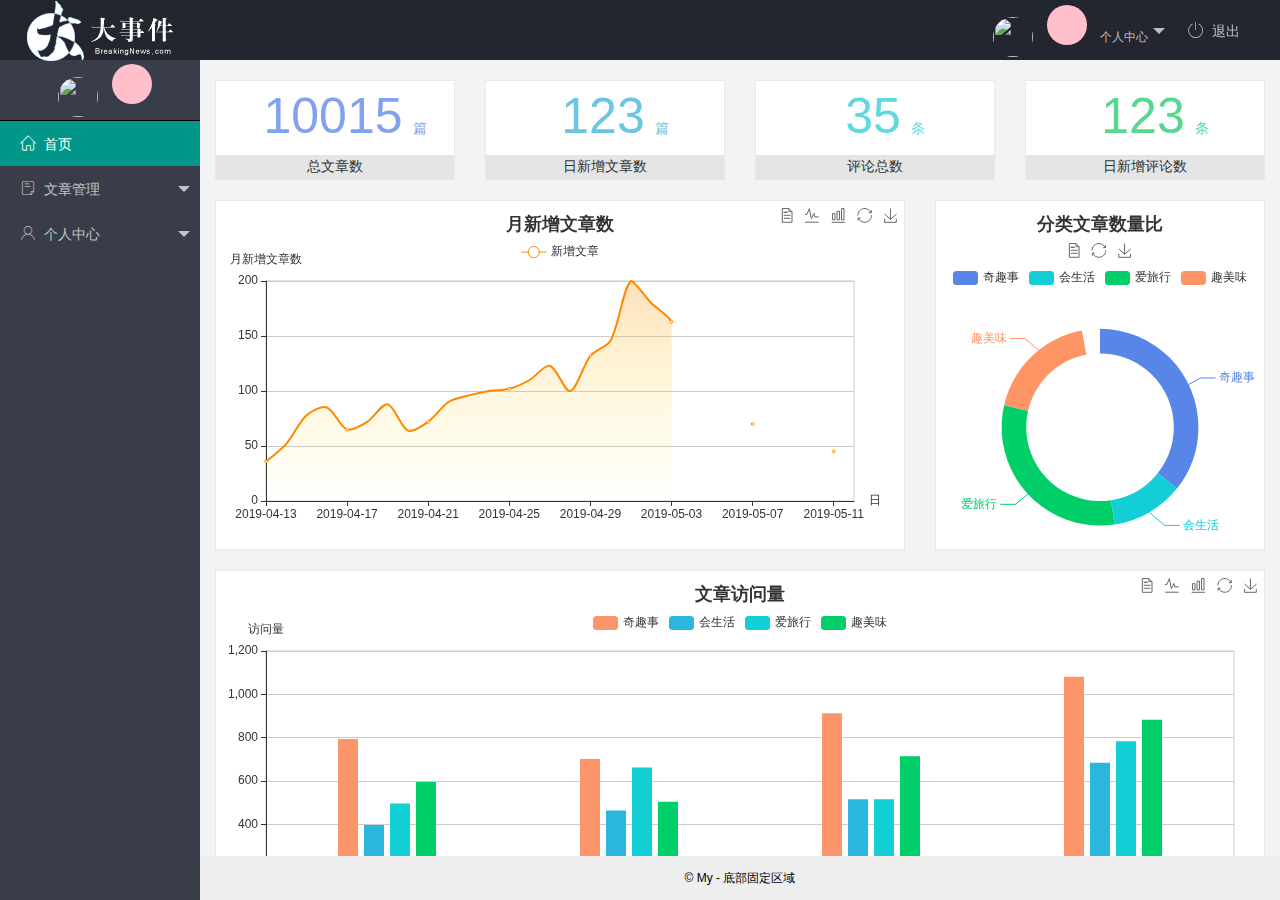
==== commit 667b2f2b: "完成了个人中心的功能开发" ====
--- a/index.html
+++ b/index.html
@@ -26,9 +26,9 @@
                         个人中心
                     </a>
                     <dl class="layui-nav-child">
-                        <dd><a href="">基本资料</a></dd>
-                        <dd><a href="">更换头像</a></dd>
-                        <dd><a href="">重置密码</a></dd>
+                        <dd><a href="./user/user_info.html" target="fm">基本资料</a></dd>
+                        <dd><a href="./user/user_avatar.html" target="fm">更换头像</a></dd>
+                        <dd><a href="./user/user_pwd.html" target="fm">重置密码</a></dd>
                     </dl>
                 </li>
                 <li class="layui-nav-item" id="gohome"><a href="javascript:;">
@@ -63,13 +63,12 @@
                         <a href="javascript:;">
                             <span class="iconfont icon-user"></span>个人中心</a>
                         <dl class="layui-nav-child">
-                            <dd><a href="javascript:;">
+                            <dd><a href="./user/user_info.html" target="fm">
                                     <i class="layui-icon layui-icon-app"></i> 基本资料</a></dd>
-                            <dd><a href="javascript:;">
+                            <dd><a href="./user/user_avatar.html" target="fm">
                                     <i class="layui-icon layui-icon-app"></i> 更换头像</a></dd>
-                            <dd><a href="javascript:;">
+                            <dd><a href="./user/user_pwd.html" target="fm">
                                     <i class="layui-icon layui-icon-app"></i> 重置密码</a></dd>
-
                         </dl>
                     </li>
                 </ul>
